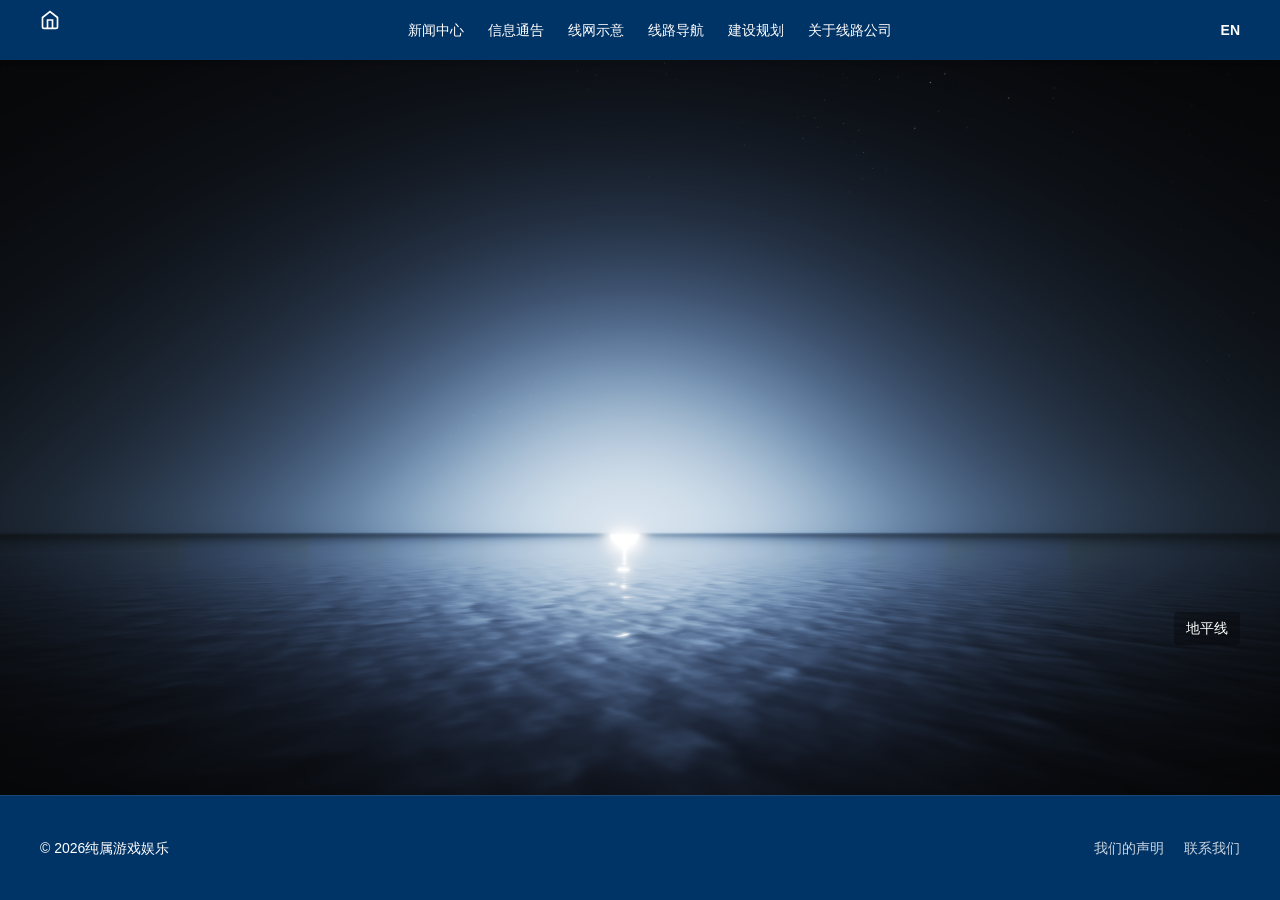
==== index.html @ 9ed25877 "Add files via upload" ====
<!DOCTYPE html>
<html lang="zh-CN">
<head>
    <!--基础元数据-->
    <meta charset="UTF-8">
    <meta http-equiv="X-UA-Compatible" content="IE=edge">
    <meta name="viewport" content="width=device-width, initial-scale=1.0">
    <!-- 页面标题-->
    <title>服务器轨道交通一览</title>
    <!-- 引入外部样式文件，统一管理页面样式 -->
    <link rel="stylesheet" href="css/style.css">
    <!-- 预留扩展位：可引入图标库、额外CSS文件 -->
</head>
<body>
    <!-- 页面头部：主导航、顶部功能区，层级最高 -->
    <header class="site-header">
        <div class="header-container">
            <!-- 左侧：首页快捷入口-->
            <div class="logo-area">
                <!-- 首页图标 -->
                <a href="index.html" class="home-icon">
                    <svg width="20" viewBox="0 0 24 24" height="20"  fill="none" stroke="white" stroke-width="2">
                        <path d="M3 9l9-7 9 7v11a2 2 0 0 1-2 2H5a2 2 0 0 1-2-2z"></path>
                        <polyline points="9 22 9 12 15 12 15 22"></polyline>
                    </svg>
                </a>
            </div>

            <!-- 主导航菜单-->
            <nav class="main-nav">
                <ul class="nav-list">
                    <li class="nav-item"><a href="news.html" class="nav-link">新闻中心</a></li>
                    <li class="nav-item"><a href="notices.html" class="nav-link">信息通告</a></li>
                    <li class="nav-item"><a href="line-map.html" class="nav-link">线网示意</a></li>
                    <li class="nav-item"><a href="https://mtr-query.mcbar.cc" target="_blank" class="nav-link">线路导航</a></li>
                    <li class="nav-item"><a href="planning.html" class="nav-link">建设规划</a></li>
                    <li class="nav-item"><a href="aboutcompany.html" class="nav-link">关于线路公司</a></li>
                    <!-- 预留扩展位：可添加二级下拉菜单、额外导航项 -->
                </ul>
            </nav>

            <!-- 顶部右侧-->
            <div class="header-right">
                <!-- 语言切换-->
                <a href="#" class="lang-link">EN</a>

                <!-- 预留扩展-->
            </div>
        </div>
    </header>

    <!-- 主视觉横幅区：首页核心展示位，全屏大图 -->
    <section class="hero-banner">
        <!-- 背景图：替换images/banner.png为大图 -->
        <div class="banner-bg">
            <img src="images/banner.png" alt="地平线" class="banner-img">
        </div>
        <!-- 站点标注：对应原图右下角站点说明 -->
        <div class="banner-label">
            <span>地平线</span>
        </div>
    </section>

    <!-- 预留扩展区：可添加内容 -->
    <!--<section class="content-extend"></section>

    
    <!-- 页脚区 -->
<footer class="site-footer">
    <div class="footer-container">
        <!-- 左侧 -->
        <div class="footer-info">
            <p class="copyright">© 2026纯属游戏娱乐</p>
            
        </div>
        <div class="footer-links">
                <ul class="link-list">
                    <li class="link-item"><a href="aboutcompany.html" class="link">我们的声明</a></li>
                    <li class="link-item"><a href="https://github.com/LIYV6" target="_blank" class="link">联系我们</a></li>
                    <!-- 预留扩展位：可添加友情链接 -->
                    <!-- <li class="link-item"><a href="#" class="link more-link">更多>></a></li> -->
                </ul>
        </div>
    </div>
</footer>

    <!-- 引入外部交互脚本，统一管理逻辑 -->
    <script src="js/main.js"></script>
    <!-- 预留扩展位：可引入统计脚本、地图插件、额外JS文件 -->
</body>
</html>
---- css/style.css ----
/* ==========================================
   全局样式重置与主题变量
   作用：统一浏览器默认样式，定义全局主题，一键修改配色/尺寸
   ========================================== */
* {
    margin: 0;
    padding: 0;
    box-sizing: border-box;
}

/* ==================================================
   合并 style1.css 的附加样式（保留注释原样）
   ================================================== */
/* \u5168\u5c40\u6837\u5f0f\u91cd\u7f6e */
* {
    margin: 0;
    padding: 0;
    box-sizing: border-box;
    font-family: "Microsoft Yahei", sans-serif;
}

body {
    background-color: #f5f5f5;
    /* 保持原有 overflow-x 设置，避免横向滚动 */
}

/* \u9876\u90e8\u5bfc\u822a\u6837\u5f0f (来自 style1) */
.site-header {
    background-color: #2c3e50; /* 覆盖原样式的背景色 */
    color: white;
    width: 100%;
    box-shadow: 0 2px 4px rgba(0,0,0,0.1);
}

.header-container {
    display: flex;
    justify-content: space-between;
    align-items: center;
    padding: 0 20px;
    height: 100%; /* 使用变量高度 */
}

.logo-area .home-icon {
    display: inline-block;
    color: white;
    text-decoration: none;
}

.main-nav .nav-list {
    display: flex;
    list-style: none;
    gap: 24px;
}

.nav-item .nav-link {
    color: white;
    text-decoration: none;
    font-size: 14px;
    transition: color 0.3s;
}

.nav-item .nav-link:hover {
    color: #3498db;
}

.header-right .lang-link {
    color: white;
    text-decoration: none;
    font-size: 14px;
}

/* \u4e0b\u62c9\u9009\u9879\u680f\u6837\u5f0f (来自 style1) */
.dropdown-bar {
    background-color: #2c3e50;
    height: 36px; /* 稍微变窄，避免遮挡下方内容 */
    display: flex;
    align-items: center;
    justify-content: center;
}

.dropdown-container {
    display: flex;
    align-items: center;
    gap: 12px;
    width: 360px; /* 缩窄下拉栏占用宽度 */
    max-width: 90%;
    background-color: rgba(255, 255, 255, 0.95);
    padding: 6px 8px;
    border-radius: 6px;
}

.map-select {
    padding: 6px 10px;
    border-radius: 4px;
    border: 1px solid #ddd;
    font-size: 14px;
    min-width: 160px;
    outline: none;
    background-color: white;
}

.info-btn {
    width: 32px;
    height: 32px;
    border-radius: 50%;
    border: none;
    background-color: #3498db;
    color: white;
    font-size: 16px;
    cursor: pointer;
    transition: background-color 0.3s;
}

.info-btn:hover {
    background-color: #2980b9;
}

/* \u5730\u56fe\u5bb9\u5668\u6837\u5f0f (来自 style1) */
.map-container {
    position: relative;
    width: 100vw;
    /* 减少对额外变量的依赖，确保在不同页面中图片可见 */
    height: calc(100vh - var(--header-height) - 40px);
    overflow: hidden;
    background-color: #eaeaea;
}

.subway-map {
    position: absolute;
    top: 50%;
    left: 50%;
    transform: translate(-50%, -50%);
    cursor: grab;
    transition: transform 0.1s ease;
    max-width: 100%;
    max-height: 100%;
}

.subway-map:active {
    cursor: grabbing;
}

/* \u7f29\u653e\u63a7\u5236\u6309\u94ae */
.control-buttons {
    position: absolute;
    bottom: 20px;
    right: 20px;
    display: flex;
    flex-direction: column;
    gap: 8px;
}

.control-btn {
    width: 48px;
    height: 48px;
    border-radius: 4px;
    border: none;
    background-color: rgba(44, 62, 80, 0.8);
    color: white;
    cursor: pointer;
    transition: background-color 0.3s;
}

.control-btn:hover {
    background-color: rgba(44, 62, 80, 1);
}

/* \u4fe1\u606f\u5f39\u7a97\u6837\u5f0f */
.info-modal {
    position: fixed;
    top: 0;
    left: 0;
    width: 100vw;
    height: 100vh;
    background-color: rgba(0, 0, 0, 0.5);
    display: none;
    justify-content: center;
    align-items: center;
    z-index: 999;
}

.info-modal {
    position: fixed;
    top: 0;
    left: 0;
    width: 100vw;
    height: 100vh;
    background-color: rgba(0, 0, 0, 0.5);
    display: none;
    justify-content: center;
    align-items: center;
    z-index: 999;
    padding: 20px;
    box-sizing: border-box;
}

.modal-content {
    background-color: white;
    padding: 20px;
    border-radius: 8px;
    width: 100%;
    max-width: 720px; /* 调整为更适合显示较多文字的宽度 */
    position: relative;
}

.close-btn {
    position: absolute;
    top: 12px;
    right: 12px;
    background: none;
    border: none;
    font-size: 24px;
    cursor: pointer;
    color: #666;
}

.modal-body {
    padding: 12px 20px 20px 20px;
    background-color: white;
    border-radius: 0 0 8px 8px;
    margin-top: 8px;
    width: 100%;
    max-width: 720px; /* 与 modal-content 保持一致 */
}

.modal-footer {
    padding: 16px 20px;
    background-color: #f5f5f5;
    border-radius: 0 0 8px 8px;
    font-size: 14px;
}

.modal-footer a {
    color: #3498db;
    text-decoration: none;
}

.modal-footer a:hover {
    text-decoration: underline;
}

/* 当弹窗显示时确保内容垂直堆叠并居中 */
.info-modal.show {
    display: flex;
    flex-direction: column;
    align-items: center;
}

.info-modal .modal-footer {
    max-width: 720px;
    width: 100%;
}

/* 根变量：全局主题配置，修改此处可一键更换主题 */
:root {
    /* 上海地铁品牌主色：红色 */
    --primary-color: #e60012;
    /* 功能区背景主色：深蓝色 */
    --secondary-color: #003366;
    /* 辅助色：白色（文字/图标） */
    --white-color: #ffffff;
    /* 正文默认色：深灰色 */
    --text-color: #333333;
    /* 导航hover高亮色 */
    --nav-hover-color: #ffcc00;
    /* 全局字体：跨平台无衬线字体 */
    --font-family: "Microsoft YaHei", "PingFang SC", sans-serif;
    /* 头部固定高度，方便布局计算 */
    --header-height: 60px;
    /* 功能区固定高度 */
    --function-height: 120px;
    /* 预留扩展变量：深色模式配色、圆角、动画时长等 */
}

html, body {
    height: 100%;
}

body {
    display: flex;
    flex-direction: column;
    min-height: 100vh;
    font-family: var(--font-family);
    color: var(--text-color);
    line-height: 1.5;
    overflow-x: hidden;
    /* 新增：避免内容被固定头部遮挡 */
    padding-top: var(--header-height);
}

/* 清除列表默认样式 */
ul, li {
    list-style: none;
}

/* 统一链接样式 */
a {
    text-decoration: none;
    color: inherit;
    transition: color 0.3s ease;
}

/* 图片自适应，避免溢出 */
img {
    max-width: 100%;
    height: auto;
    display: block;
}

/* 清除按钮默认样式 */
button {
    border: none;
    background: none;
    cursor: pointer;
    font-family: inherit;
    transition: all 0.3s ease;
}

/* 使页面主体（main）在可用空间中伸展，保证页脚位于视口底部 */
main {
    flex: 1 0 auto;
    display: block;
}

/* 清除输入框默认样式 */
input {
    font-family: inherit;
    outline: none;
    border: none;
}

/* ==========================================
   头部导航样式
   作用：固定在页面顶部，层级最高，保证在banner上方显示
   ========================================== */
.site-header {
    width: 100%;
    height: var(--header-height);
    /* 修改：从absolute改为fixed，实现顶部固定 */
    position: fixed;
    top: 0;
    left: 0;
    z-index: 999;
    background: rgba(0, 0, 0, 0.2);
    color: var(--white-color);
    /* 预留扩展：滚动时背景透明度变化 */
}

/* 头部容器：居中布局，限制最大宽度 */
.header-container {
    width: 100%;
    max-width: 1920px;
    margin: 0 auto;
    padding: 0 40px;
    height: 100%;
    display: flex;
    align-items: center;
    justify-content: space-between;
    background-color: #003366;
}

/* 左侧logo区域（仅保留home-icon） */
.logo-area {
    display: flex;
    align-items: center;
    gap: 20px;
}

.home-icon {
    display: flex;
    align-items: center;
    justify-content: center;
    width: 40px;
    height: 40px;
    border-radius: 50%;
}

.home-icon:hover {
    background: rgba(255, 255, 255, 0.2);
}

/* 主导航菜单 */
.main-nav {
    flex: 1;
    display: flex;
    justify-content: center;
}

.nav-list {
    display: flex;
    align-items: center;
    gap: 28px;
}

.nav-link {
    font-size: 16px;
    font-weight: 500;
    padding: 8px 0;
    position: relative;
}

/* 导航hover下划线动画 */
.nav-link::after {
    content: '';
    position: absolute;
    bottom: 0;
    left: 0;
    width: 0;
    height: 2px;
    background: var(--nav-hover-color);
    transition: width 0.3s ease;
}

.nav-link:hover {
    color: var(--nav-hover-color);
}

.nav-link:hover::after {
    width: 100%;
}

/* 顶部右侧功能区（仅保留语言切换） */
.header-right {
    display: flex;
    align-items: center;
    gap: 24px;
}

.lang-link {
    font-weight: 600;
    font-size: 16px;
    color: var(--white-color);
}

.lang-link:hover {
    color: var(--nav-hover-color);
}

/* ==========================================
   主视觉横幅区样式
   作用：全屏大图展示，适配不同屏幕尺寸
   ========================================== */
.hero-banner {
    width: 100%;
    height: calc(100vh - var(--header-height));
    position: relative;
    overflow: hidden;
}

.banner-bg {
    width: 100%;
    height: 100%;
}

.banner-img {
    width: 100%;
    height: 100%;
    object-fit: cover;
}

/* 站点标注：右下角定位 */
.banner-label {
    position: absolute;
    right: 40px;
    bottom: calc(var(--function-height) + 30px);
    color: var(--white-color);
    font-size: 14px;
    background: rgba(0, 0, 0, 0.3);
    padding: 6px 12px;
    border-radius: 4px;
}

/* ==========================================
   核心功能区样式
   作用：覆盖在banner底部，仅保留快捷功能按钮组
   ========================================== */
.function-wrapper {
    width: 100%;
    height: var(--function-height);
    position: absolute;
    bottom: 0;
    left: 0;
    background: rgba(0, 51, 102, 0.85);
    color: var(--white-color);
    display: flex;
    align-items: center;
    justify-content: center;
    padding: 0 40px;
    gap: 40px;
    z-index: 99;
}

/* 快捷功能按钮组（全屏居中） */
.shortcut-functions {
    width: 100%;
    display: flex;
    align-items: center;
    justify-content: space-between;
    gap: 10px;
    max-width: 1200px;
}

.function-item {
    flex: 1;
    text-align: center;
}

.function-link {
    display: flex;
    flex-direction: column;
    align-items: center;
    gap: 6px;
    padding: 10px 0;
    border-radius: 4px;
    transition: background 0.3s ease;
}

.function-link:hover {
    background: rgba(255, 255, 255, 0.1);
}

.function-icon {
    width: 36px;
    height: 36px;
    display: flex;
    align-items: center;
    justify-content: center;
}

.function-text {
    font-size: 14px;
    white-space: nowrap;
}

/* ==========================================
   右侧悬浮按钮样式
   作用：固定在页面右侧，垂直居中，层级最高
   ========================================== */
.float-buttons {
    position: fixed;
    right: 20px;
    top: 50%;
    transform: translateY(-50%);
    display: flex;
    flex-direction: column;
    gap: 15px;
    z-index: 999;
}

.float-btn {
    width: 48px;
    height: 48px;
    border-radius: 50%;
    background: var(--white-color);
    color: var(--secondary-color);
    box-shadow: 0 2px 10px rgba(0, 0, 0, 0.15);
    display: flex;
    align-items: center;
    justify-content: center;
}

.float-btn:hover {
    background: var(--secondary-color);
    color: var(--white-color);
    transform: scale(1.05);
}

/* ==========================================
   预留扩展区域样式
   作用：为后续新增内容模块提供基础样式
   ========================================== */
.content-extend {
    width: 100%;
    max-width: 1920px;
    margin: 0 auto;
    padding: 60px 40px;
}

.site-footer {
    width: 100%;
    background: var(--secondary-color);
    color: var(--white-color);
    padding: 40px;
}

/* ==========================================
   页脚样式
   作用：展示版权、备案信息，预留友情链接扩展
   ========================================== */
.site-footer {
    width: 100%;
    background: var(--secondary-color); /* 复用全局深蓝色变量，保持品牌统一 */
    color: rgba(255, 255, 255, 0.8); /* 浅白色文字，提升可读性 */
    padding: 40px 0;
    border-top: 1px solid rgba(255, 255, 255, 0.1); /* 顶部浅分割线 */
}

/* 页脚容器：居中布局，限制最大宽度 */
.footer-container {
    width: 100%;
    max-width: 1920px;
    margin: 0 auto;
    padding: 0 40px;
    display: flex;
    justify-content: space-between;
    align-items: center;
    flex-wrap: wrap; /* 移动端自动换行 */
    gap: 20px;
}

/* 版权与备案信息区 */
.footer-info {
    display: flex;
    flex-direction: column;
    gap: 8px;
}

.copyright {
    font-size: 14px;
    color: var(--white-color); /* 版权文字高亮 */
    font-weight: 500;
}

.icp-record {
    font-size: 12px;
    opacity: 0.7; /* 备案号弱化显示 */
}

/* 友情链接区 */
.footer-links {
    flex-shrink: 0; /* 避免链接区被压缩 */
}

.link-list {
    display: flex;
    align-items: center;
    gap: 20px;
    flex-wrap: wrap; /* 小屏自动换行 */
}

.link-item .link {
    font-size: 14px;
    transition: all 0.3s ease;
}

/* 链接hover效果：文字变亮+下划线 */
.link-item .link:hover {
    color: var(--white-color);
    opacity: 1;
    text-decoration: underline;
}

/* 更多链接特殊样式 */
.more-link {
    color: var(--nav-hover-color); /* 复用导航hover黄色，突出引导 */
    font-weight: 600;
}

/* ==========================================
   页脚响应式适配
   ========================================== */
@media screen and (max-width: 768px) {
    .footer-container {
        flex-direction: column;
        align-items: flex-start; /* 移动端左对齐 */
        padding: 0 20px;
    }
    
    .link-list {
        gap: 15px;
    }
    
    .copyright, .icp-record {
        font-size: 12px;
    }
}



/* ==========================================
   响应式适配预留
   作用：适配平板、移动端，可直接扩展完善
   ========================================== */
@media screen and (max-width: 1440px) {
    .nav-list {
        gap: 20px;
    }
    .function-text {
        font-size: 12px;
    }
}

@media screen and (max-width: 768px) {
    .header-container {
        padding: 0 20px;
    }
    .main-nav {
        display: none; /* 移动端可扩展为汉堡菜单 */
    }
    .function-wrapper {
        flex-direction: column;
        height: auto;
        padding: 20px;
        gap: 20px;
    }
    .shortcut-functions {
        flex-wrap: wrap;
    }
    .function-item {
        flex: 0 0 25%;
    }
}

/* ==========================================
   新闻/通告/建设规划 列表页面样式
   作用：顶部导航不变，列表从上到下排列，使用浅色细分割线，页脚右上方显示分页
   ========================================== */
.news-page {
    padding: 20px 0 60px; /* 顶部由固定头部覆盖，无需额外 margin-top */
}
.page-container {
    width: 100%;
    max-width: 1000px;
    margin: 0 auto;
    padding: 20px;
    background: #fff;
    border-radius: 6px;
    box-shadow: 0 1px 4px rgba(0,0,0,0.06);
}
.page-title {
    font-size: 22px;
    color: #003366;
    margin-bottom: 12px;
}
.news-list {
    display: block;
}
.news-item {
    padding: 18px 0;
    border-bottom: 1px solid rgba(0,0,0,0.06); /* 浅色细分割线 */
}
.news-item:last-child {
    border-bottom: none;
}
.news-title {
    font-size: 18px;
    color: #222;
    margin-bottom: 6px;
}
.news-meta {
    font-size: 12px;
    color: #888;
    margin-bottom: 8px;
}
.news-summary {
    font-size: 14px;
    color: #444;
}

.pagination {
    margin-top: 18px;
    display: flex;
    justify-content: flex-end; /* 右侧对齐 */
}
.pagination-right {
    background: transparent;
    color: #333;
    font-size: 14px;
    padding: 6px 8px;
}

/* 在页脚右侧上方显示分页小组件（针对页面底部） */
.site-footer + .pagination {
    position: relative;
}

@media screen and (max-width: 768px) {
    .page-container { padding: 12px; }
    .page-title { font-size: 18px; }
}


/* =========================================
   线网示意页面 - 下拉选项栏样式
   作用：和导航栏同高同色，包含下拉框+信息按钮
= */
.dropdown-bar {
    width: 100%;
    height: var(--header-height); /* 和导航栏同高 */
    background: rgba(0, 0, 0, 0.2); /* 和导航栏同色 */
    position: fixed;
    top: var(--header-height); /* 位于导航栏下方 */
    left: 0;
    z-index: 998; /* 低于导航栏，高于图片区 */
}

.dropdown-container {
    width: 100%;
    max-width: 1920px;
    height: 100%;
    margin: 0 auto;
    padding: 0 40px;
    display: flex;
    align-items: center;
    justify-content: space-between; /* 下拉框左，i按钮右 */
}

/* 下拉选项框：支持7汉字+20字母显示 */
.map-select {
    width: 300px; /* 7汉字≈70px + 20字母≈140px + 内边距≈90px */
    height: 40px;
    padding: 0 15px;
    font-size: 16px;
    border-radius: 4px;
    border: none;
    outline: none;
    background: white;
    color: #333;
}

/* 信息按钮：i图标 */
.info-btn {
    width: 40px;
    height: 40px;
    border-radius: 50%;
    background: white;
    color: #003366;
    font-size: 20px;
    font-weight: bold;
    cursor: pointer;
    transition: all 0.3s ease;
}

.info-btn:hover {
    background: #003366;
    color: white;
}

/* ==========================================
   线网示意页面 - 图片展示区域样式
   ========================================== */
.map-container {
    width: 100%;
    height: calc(100vh - var(--header-height) * 2); /* 减去导航栏+下拉栏高度 */
    position: fixed;
    top: calc(var(--header-height) * 2); /* 位于下拉栏下方 */
    left: 0;
    overflow: hidden; /* 隐藏超出区域的图片 */
    background: #f5f5f5;
}

/* 地铁线网图：初始居中，支持拖拽缩放 */
.subway-map {
    position: absolute;
    top: 50%;
    left: 50%;
    transform: translate(-50%, -50%);
    cursor: grab; /* 抓手样式 */
    transition: transform 0.05s ease; /* 拖拽平滑过渡 */
}

.subway-map:active {
    cursor: grabbing; /* 按住时抓手样式 */
}

/* 缩放控制按钮：右下角垂直排列 */
.control-buttons {
    position: absolute;
    bottom: 20px;
    right: 20px;
    display: flex;
    flex-direction: column;
    gap: 10px;
    z-index: 99;
}

.control-btn {
    width: 50px;
    height: 50px;
    border-radius: 4px;
    background: rgba(0, 51, 102, 0.8);
    color: white;
    font-size: 14px;
    cursor: pointer;
    transition: all 0.3s ease;
}

.control-btn:hover {
    background: rgba(0, 51, 102, 1);
    transform: scale(1.05);
}

/* ==========================================
   信息弹窗样式
   ========================================== */
.info-modal {
    display: none; /* 默认隐藏 */
    position: fixed;
    top: 0;
    left: 0;
    width: 100%;
    height: 100%;
    background: rgba(0, 0, 0, 0.5);
    z-index: 9999;
    align-items: center;
    justify-content: center;
}

.modal-content {
    width: 400px;
    background: white;
    padding: 20px;
    border-radius: 8px;
    position: relative;
}

.close-btn {
    position: absolute;
    top: 10px;
    right: 15px;
    font-size: 24px;
    cursor: pointer;
    color: #666;
}

.close-btn:hover {
    color: #e60012;
}

.modal-content h3 {
    color: #003366;
    margin-bottom: 10px;
}

.modal-content p {
    color: #333;
    line-height: 1.6;
}
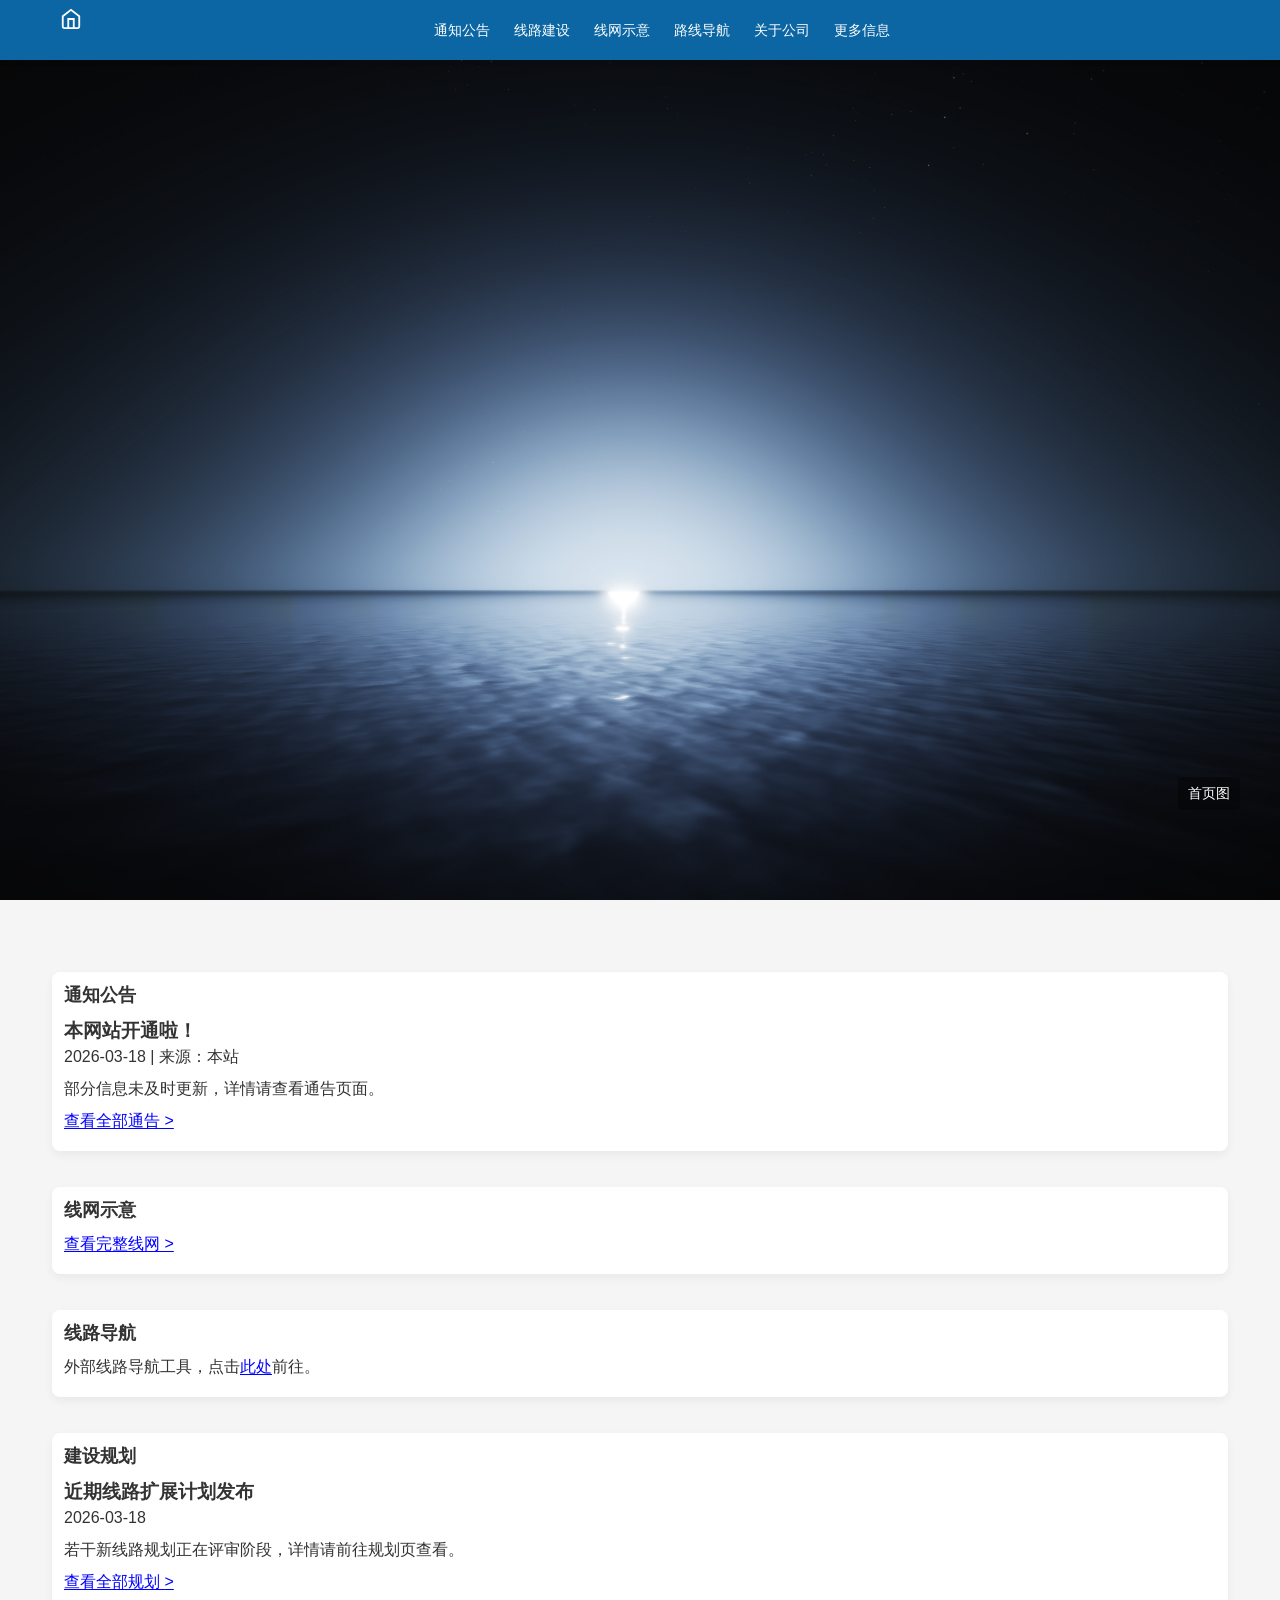
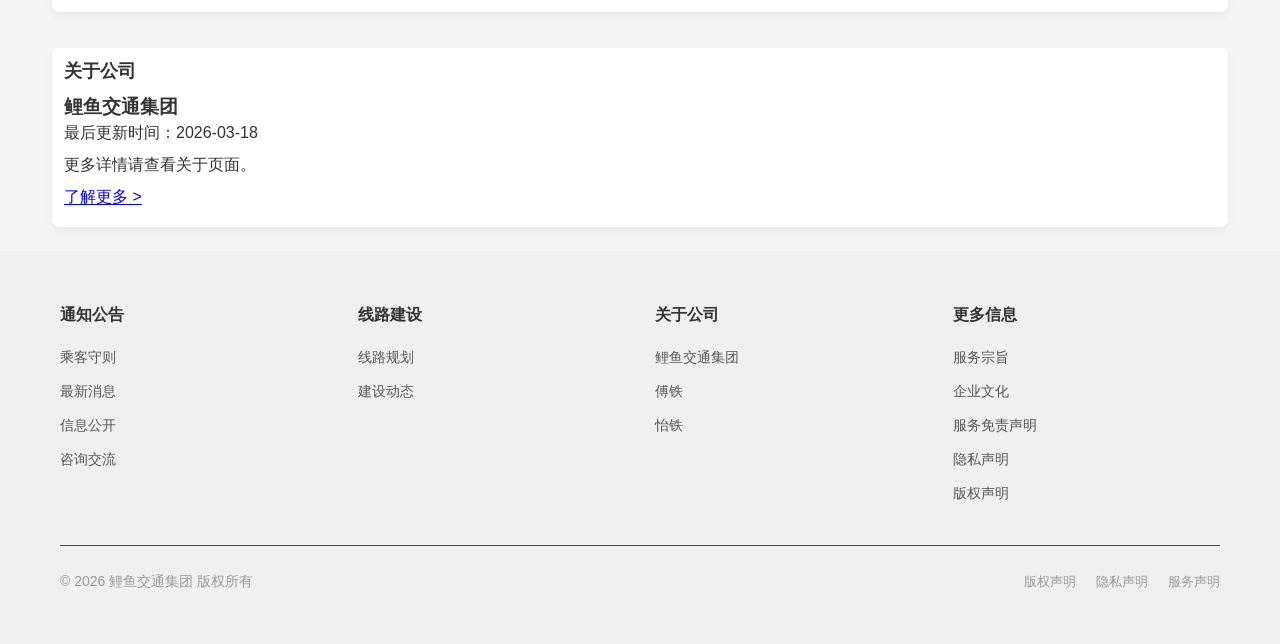
==== commit a1048d2d: "Add files via upload" ====
--- a/index.html
+++ b/index.html
@@ -14,10 +14,10 @@
 <body>
     <!-- 页面头部：主导航、顶部功能区，层级最高 -->
     <header class="site-header">
-        <div class="header-container">
-            <!-- 左侧：首页快捷入口-->
-            <div class="logo-area">
-                <!-- 首页图标 -->
+        <div class="header-container"><!-- 左侧：首页快捷入口-->
+
+            <div class="logo-area"><!-- 首页图标 -->
+
                 <a href="index.html" class="home-icon">
                     <svg width="20" viewBox="0 0 24 24" height="20"  fill="none" stroke="white" stroke-width="2">
                         <path d="M3 9l9-7 9 7v11a2 2 0 0 1-2 2H5a2 2 0 0 1-2-2z"></path>
@@ -26,63 +26,171 @@
                 </a>
             </div>
 
-            <!-- 主导航菜单-->
+            <!-- 汉堡菜单切换按钮-->
+            <button class="nav-toggle" aria-label="菜单">☰</button>
+
+            <!-- 主导航菜单 -->
             <nav class="main-nav">
                 <ul class="nav-list">
-                    <li class="nav-item"><a href="news.html" class="nav-link">新闻中心</a></li>
-                    <li class="nav-item"><a href="notices.html" class="nav-link">信息通告</a></li>
-                    <li class="nav-item"><a href="line-map.html" class="nav-link">线网示意</a></li>
-                    <li class="nav-item"><a href="https://mtr-query.mcbar.cc" target="_blank" class="nav-link">线路导航</a></li>
-                    <li class="nav-item"><a href="planning.html" class="nav-link">建设规划</a></li>
-                    <li class="nav-item"><a href="aboutcompany.html" class="nav-link">关于线路公司</a></li>
-                    <!-- 预留扩展位：可添加二级下拉菜单、额外导航项 -->
+                    <li class="nav-item"><a href="notices.html" class="nav-link">通知公告</a></li>
+                    <li class="nav-item"><a href="lineplan.html" class="nav-link">线路建设</a></li>
+                    <li class="nav-item"><a href="linemap.html" class="nav-link">线网示意</a></li>
+                    <li class="nav-item"><a href="https://mtr-query.mcbar.cc" target="_blank" class="nav-link">路线导航</a></li>
+                    <li class="nav-item"><a href="aboutcompany.html" class="nav-link">关于公司</a></li>
+                    <li class="nav-item"><a href="moreinfo.html" class="nav-link">更多信息</a></li>
                 </ul>
             </nav>
 
             <!-- 顶部右侧-->
-            <div class="header-right">
-                <!-- 语言切换-->
-                <a href="#" class="lang-link">EN</a>
+            
 
-                <!-- 预留扩展-->
-            </div>
-        </div>
+        
+    </div>
     </header>
 
-    <!-- 主视觉横幅区：首页核心展示位，全屏大图 -->
-    <section class="hero-banner">
-        <!-- 背景图：替换images/banner.png为大图 -->
-        <div class="banner-bg">
-            <img src="images/banner.png" alt="地平线" class="banner-img">
-        </div>
-        <!-- 站点标注：对应原图右下角站点说明 -->
-        <div class="banner-label">
-            <span>地平线</span>
-        </div>
-    </section>
+    <!-- 主视觉横幅区：已移入 snap 容器的第一屏，使用 <img> 展示静态封面 -->
+
+    <!-- 为实现“向下滑动到第二页”的体验，使用 scroll-snap 容器包裹 hero 与下方内容 -->
+    <main id="snap-container">
+        <section id="first-screen" class="snap-page">
+            <div class="hero-banner" id="section-banner">
+                <img src="images/abcd.png" alt="站点横幅" class="banner-img">
+                <div class="hero-inner">
+                    <div class="banner-label">
+                        <span>首页图</span>
+                    </div>
+                </div>
+            </div>
+        </section>
+
+        <section id="second-screen" class="snap-page">
+            <!-- 原始六个区块：按导航顺序排列 -->
+            <main>
+                <section id="section-notices" class="page-section">
+                    <div class="content-extend">
+                        <div class="section-card">
+                            <h2>通知公告</h2>
+                            <article class="preview-item">
+                                <h3><a href="notices.html#kaitong">本网站开通啦！</a></h3>
+                                <p class="meta">2026-03-18 | 来源：本站</p>
+                                <p class="summary">部分信息未及时更新，详情请查看通告页面。</p>
+                            </article>
+                            <p><a href="notices.html" style="color:blue;text-decoration:underline;text-underline-offset:2px">查看全部通告 &gt;</a></p>
+                        </div>
+                    </div>
+                </section>
+
+                <section id="section-line-map" class="page-section">
+                    <div class="content-extend">
+                        <div class="section-card">
+                            <h2>线网示意</h2>
+                            <!-- <div class="map-preview">
+                                <img src="images/全图.png" alt="线网预览" style="max-width:320px; border-radius:6px;">
+                            </div> -->
+                            <p><a href="linemap.html" style="color:blue;text-decoration:underline;text-underline-offset:2px">查看完整线网 &gt;</a></p>
+                        </div>
+                    </div>
+                </section>
+
+                <section id="section-navigation" class="page-section">
+                    <div class="content-extend">
+                        <div class="section-card">
+                            <h2>线路导航</h2>
+                            <p>外部线路导航工具，点击<a href="https://mtr-query.mcbar.cc" style="color:blue;text-decoration:underline;text-underline-offset:2px">此处</a>前往。</p>
+                        </div>
+                    </div>
+                </section>
+
+                <section id="section-planning" class="page-section">
+                    <div class="content-extend">
+                        <div class="section-card">
+                            <h2>建设规划</h2>
+                            <article class="preview-item">
+                                <h3><a href="lineplan.html">近期线路扩展计划发布</a></h3>
+                                <p class="meta">2026-03-18</p>
+                                <p class="summary">若干新线路规划正在评审阶段，详情请前往规划页查看。</p>
+                            </article>
+                            <p><a href="lineplan.html" style="color:blue;text-decoration:underline;text-underline-offset:2px">查看全部规划 &gt;</a></p>
+                        </div>
+                    </div>
+                </section>
+
+                <section id="section-about" class="page-section">
+                    <div class="content-extend">
+                        <div class="section-card">
+                            <h2>关于公司</h2>
+                            <article class="preview-item">
+                                <h3><a href="aboutcompany.html#liyu-transport-group">鲤鱼交通集团</a></h3>
+                                <p class="meta">最后更新时间：2026-03-18</p>
+                                <p class="summary">更多详情请查看关于页面。</p>
+                            </article>
+                            <p><a href="aboutcompany.html" style="color:blue;text-decoration:underline;text-underline-offset:2px">了解更多 &gt;</a></p>
+                        </div>
+                    </div>
+                </section>
+            </main>
+        </section>
+    </main>
 
     <!-- 预留扩展区：可添加内容 -->
     <!--<section class="content-extend"></section>
 
     
     <!-- 页脚区 -->
-<footer class="site-footer">
-    <div class="footer-container">
-        <!-- 左侧 -->
-        <div class="footer-info">
-            <p class="copyright">© 2026纯属游戏娱乐</p>
-            
+
+<!-- 网站页脚：包含辅助导航链接、版权信息、合规声明、联系方式等全站底部信息，是全站辅助导航的核心区域 -->
+    <footer class="main-footer">
+        <div class="container" style="max-width:1200px; margin:0 auto; padding:20px;">
+            <!-- 页脚导航链接区域：分多列展示不同板块的辅助链接，与官网结构保持一致 -->
+            <div class="footer-nav-grid">
+                <div class="footer-nav-column">
+                    <h4>通知公告</h4>
+                    <ul>
+                        <li><a href="notices.html#passenger-rule">乘客守则</a></li>
+                        <li><a href="#">最新消息</a></li>
+                        <li><a href="#">信息公开</a></li>
+                        <li><a href="#">咨询交流</a></li>
+                    </ul>
+                </div>
+                <div class="footer-nav-column">
+                    <h4>线路建设</h4>
+                    <ul>
+                        <li><a href="#">线路规划</a></li>
+                        <li><a href="#">建设动态</a></li>
+                    </ul>
+                </div>
+                <div class="footer-nav-column">
+                    <h4>关于公司</h4>
+                    <ul>
+                        <li><a href="aboutcompany.html#liyu-transport-group">鲤鱼交通集团</a></li>
+                        <li><a href="aboutcompany.html#fuliang-railway">傅铁</a></li>
+                        <li><a href="aboutcompany.html#dayiwen-railway">怡铁</a></li>
+                    </ul>
+                </div>
+                <div class="footer-nav-column">
+                    <h4>更多信息</h4>
+                    <ul>
+                        <li><a href="moreinfo.html#service-purpose">服务宗旨</a></li>
+                        <li><a href="moreinfo.html#corporate-culture">企业文化</a></li>
+                        <li><a href="moreinfo.html#service-disclaimer">服务免责声明</a></li>
+                        <li><a href="moreinfo.html#privacy-statement">隐私声明</a></li>
+                        <li><a href="moreinfo.html#copyright-statement">版权声明</a></li>
+                    </ul>
+                </div>
+            </div>
+            <!-- 页脚分隔线 -->
+            <div class="footer-divider"></div>
+            <!-- 版权与合规信息区域：包含版权声明、合规链接 -->
+            <div class="footer-copyright">
+                <p>© 2026 鲤鱼交通集团 版权所有</p>
+                <div class="copyright-links">
+                    <a href="moreinfo.html#copyright-statement">版权声明</a>
+                    <a href="moreinfo.html#privacy-statement">隐私声明</a>
+                    <a href="moreinfo.html#service-disclaimer">服务声明</a>
+                </div>
+            </div>
         </div>
-        <div class="footer-links">
-                <ul class="link-list">
-                    <li class="link-item"><a href="aboutcompany.html" class="link">我们的声明</a></li>
-                    <li class="link-item"><a href="https://github.com/LIYV6" target="_blank" class="link">联系我们</a></li>
-                    <!-- 预留扩展位：可添加友情链接 -->
-                    <!-- <li class="link-item"><a href="#" class="link more-link">更多>></a></li> -->
-                </ul>
-        </div>
-    </div>
-</footer>
+    </footer>
 
     <!-- 引入外部交互脚本，统一管理逻辑 -->
     <script src="js/main.js"></script>
--- a/css/style.css
+++ b/css/style.css
@@ -2,21 +2,18 @@
    全局样式重置与主题变量
    作用：统一浏览器默认样式，定义全局主题，一键修改配色/尺寸
    ========================================== */
+/*
+    style.css - 组织/清理版
+    说明：已合并重复的 reset、合并 modal、移除未在 HTML/JS 中引用的旧汉堡样式（.site-hamburger/.site-nav-menu），
+    并统一 hero 横幅规则。保留移动端使用的 .nav-toggle/.mobile-nav-panel/.mobile-nav-overlay。
+    修改日期：2026-03-19
+*/
+
+/* 全局重置 */
 * {
-    margin: 0;
-    padding: 0;
-    box-sizing: border-box;
-}
-
-/* ==================================================
-   合并 style1.css 的附加样式（保留注释原样）
-   ================================================== */
-/* \u5168\u5c40\u6837\u5f0f\u91cd\u7f6e */
-* {
-    margin: 0;
-    padding: 0;
-    box-sizing: border-box;
-    font-family: "Microsoft Yahei", sans-serif;
+        margin: 0;
+        padding: 0;
+        box-sizing: border-box;
 }
 
 body {
@@ -24,7 +21,6 @@
     /* 保持原有 overflow-x 设置，避免横向滚动 */
 }
 
-/* \u9876\u90e8\u5bfc\u822a\u6837\u5f0f (来自 style1) */
 .site-header {
     background-color: #2c3e50; /* 覆盖原样式的背景色 */
     color: white;
@@ -69,7 +65,7 @@
     font-size: 14px;
 }
 
-/* \u4e0b\u62c9\u9009\u9879\u680f\u6837\u5f0f (来自 style1) */
+/* 下拉选项栏样式  */
 .dropdown-bar {
     background-color: #2c3e50;
     height: 36px; /* 稍微变窄，避免遮挡下方内容 */
@@ -115,7 +111,7 @@
     background-color: #2980b9;
 }
 
-/* \u5730\u56fe\u5bb9\u5668\u6837\u5f0f (来自 style1) */
+/* 地图容器样式 */
 .map-container {
     position: relative;
     width: 100vw;
@@ -140,7 +136,7 @@
     cursor: grabbing;
 }
 
-/* \u7f29\u653e\u63a7\u5236\u6309\u94ae */
+/* 控制按钮样式 */
 .control-buttons {
     position: absolute;
     bottom: 20px;
@@ -165,8 +161,9 @@
     background-color: rgba(44, 62, 80, 1);
 }
 
-/* \u4fe1\u606f\u5f39\u7a97\u6837\u5f0f */
+/* 信息弹窗样式 */
 .info-modal {
+    /* 信息弹窗：单一、合并后的定义，页面中通过添加 .show 控制显示 */
     position: fixed;
     top: 0;
     left: 0;
@@ -176,20 +173,7 @@
     display: none;
     justify-content: center;
     align-items: center;
-    z-index: 999;
-}
-
-.info-modal {
-    position: fixed;
-    top: 0;
-    left: 0;
-    width: 100vw;
-    height: 100vh;
-    background-color: rgba(0, 0, 0, 0.5);
-    display: none;
-    justify-content: center;
-    align-items: center;
-    z-index: 999;
+    z-index: 9999;
     padding: 20px;
     box-sizing: border-box;
 }
@@ -276,6 +260,14 @@
     height: 100%;
 }
 
+/* 确保页面内锚点跳转时不会被固定头部遮挡 */
+[id] {
+    scroll-margin-top: calc(var(--header-height) + 12px);
+}
+
+/* 全局平滑滚动（页面内锚点/脚本滚动优先） */
+html { scroll-behavior: smooth; }
+
 body {
     display: flex;
     flex-direction: column;
@@ -336,30 +328,30 @@
 .site-header {
     width: 100%;
     height: var(--header-height);
-    /* 修改：从absolute改为fixed，实现顶部固定 */
     position: fixed;
     top: 0;
     left: 0;
     z-index: 999;
-    background: rgba(0, 0, 0, 0.2);
+    /* 顶部改为蓝色 */
+    background: #0b66a3; /* 深蓝 */
     color: var(--white-color);
-    /* 预留扩展：滚动时背景透明度变化 */
 }
 
 /* 头部容器：居中布局，限制最大宽度 */
 .header-container {
     width: 100%;
-    max-width: 1920px;
+    max-width: 1200px;
     margin: 0 auto;
-    padding: 0 40px;
+    padding: 0 20px;
     height: 100%;
     display: flex;
     align-items: center;
     justify-content: space-between;
-    background-color: #003366;
-}
-
-/* 左侧logo区域（仅保留home-icon） */
+    background-color: transparent;
+    position: relative; /* 允许内部绝对定位汉堡按钮 */
+}
+
+/* 左侧logo区域 */
 .logo-area {
     display: flex;
     align-items: center;
@@ -370,14 +362,22 @@
     display: flex;
     align-items: center;
     justify-content: center;
-    width: 40px;
-    height: 40px;
-    border-radius: 50%;
+    width: 44px;
+    height: 44px;
+    border-radius: 6px;
+    line-height: 0; /* 避 svg 垂直偏移 */
+}
+
+.home-icon svg {
+    display: block; /* 修复响应时 svg 偏离 */
+    width: 22px;
+    height: 22px;
 }
 
 .home-icon:hover {
-    background: rgba(255, 255, 255, 0.2);
-}
+    background: rgba(255,255,255,0.06);
+}
+
 
 /* 主导航菜单 */
 .main-nav {
@@ -390,51 +390,49 @@
     display: flex;
     align-items: center;
     gap: 28px;
+    /* 允许主导航在宽度不足时换行到多行 */
+    flex-wrap: nowrap; /* 默认不换行，媒体查询中修改为 wrap */
 }
 
 .nav-link {
     font-size: 16px;
     font-weight: 500;
-    padding: 8px 0;
     position: relative;
 }
 
-/* 导航hover下划线动画 */
-.nav-link::after {
-    content: '';
-    position: absolute;
-    bottom: 0;
-    left: 0;
-    width: 0;
-    height: 2px;
-    background: var(--nav-hover-color);
-    transition: width 0.3s ease;
-}
-
-.nav-link:hover {
-    color: var(--nav-hover-color);
-}
-
-.nav-link:hover::after {
-    width: 100%;
-}
-
-/* 顶部右侧功能区（仅保留语言切换） */
-.header-right {
-    display: flex;
-    align-items: center;
-    gap: 24px;
-}
-
-.lang-link {
-    font-weight: 600;
-    font-size: 16px;
-    color: var(--white-color);
-}
-
-.lang-link:hover {
-    color: var(--nav-hover-color);
-}
+/* 导航交互样式（hover/active/underline） */
+.nav-link.active { background: #ff8a00; color: #fff; }
+.nav-link::after{ content: ''; position: absolute; bottom:0; left:0; width:0; height:2px; background:var(--nav-hover-color); transition: width 0.3s ease; }
+.nav-link:hover{ color: var(--nav-hover-color); }
+.nav-link:hover::after{ width:100%; }
+
+/* ==========================
+   移动端导航（当前项目使用 .nav-toggle + .mobile-nav-panel）
+   说明：在窄屏时隐藏主导航，显示右侧汉堡按钮（使用 .nav-toggle），点击展开右侧滑出菜单
+   ========================== */
+
+.nav-toggle{ display: none; background:none; color:var(--white-color); font-size:22px; line-height:1; width:44px; height:44px; border-radius:6px; }
+
+.mobile-nav-panel{ position:fixed; top:var(--header-height); right:0; width:260px; max-width:80vw; background:#0b66a3; color:white; box-shadow:-8px 0 24px rgba(0,0,0,0.15); transform:translateY(-10px); opacity:0; visibility:hidden; transition: opacity 220ms ease, transform 220ms ease; --menu-clip-x:100%; --menu-clip-y:0px; --menu-clip-radius:0px; clip-path: circle(var(--menu-clip-radius) at var(--menu-clip-x) var(--menu-clip-y)); z-index:1000; border-bottom-left-radius:8px; border-top-left-radius:8px; overflow:hidden; }
+
+.mobile-nav-panel.active{ transform:translateY(0); opacity:1; visibility:visible; left:0; right:0; width:100%; max-width:none; border-bottom-left-radius:0; border-top-left-radius:0; transition: clip-path 360ms ease, opacity 220ms ease, transform 220ms ease; }
+
+.mobile-nav-panel .mobile-nav-list{ display:flex; flex-direction:column; }
+.mobile-nav-panel .mobile-nav-item a{ display:block; padding:14px 18px; color:white; border-bottom:1px solid rgba(255,255,255,0.06); }
+
+.nav-toggle.active{ font-size:20px; }
+
+/* 半透明遮罩，当移动面板展开时显示，点击可关闭 */
+.mobile-nav-overlay{ position:fixed; inset:var(--header-height) 0 0 0; top:var(--header-height); left:0; right:0; bottom:0; background:rgba(0,0,0,0.35); opacity:0; visibility:hidden; transition:opacity 200ms ease; z-index:990; }
+.mobile-nav-overlay.active{ opacity:1; visibility:visible; }
+
+/* 窄屏断点 */
+@media (max-width: 900px){ .main-nav{ display:none; } .nav-toggle{ display:inline-flex; align-items:center; justify-content:center; position:absolute; right:16px; top:50%; transform:translateY(-50%); } }
+@media (max-width:420px){ .mobile-nav-panel{ width:86vw; } }
+
+
+/* 注意：旧版 .site-hamburger / .site-nav-menu 规则已移除，因为当前模板使用 .nav-toggle + .mobile-nav-panel 组合实现移动端导航。
+    如需恢复旧方案，可参考项目历史记录。 */
 
 /* ==========================================
    主视觉横幅区样式
@@ -442,20 +440,28 @@
    ========================================== */
 .hero-banner {
     width: 100%;
+    /* 占据整个视口高度，减去固定头部高度，确保大图“覆盖一个屏幕” */
     height: calc(100vh - var(--header-height));
     position: relative;
     overflow: hidden;
+    z-index: 0; /* 在 header 之下 */
 }
 
 .banner-bg {
     width: 100%;
     height: 100%;
+    display: flex;
+    align-items: center;
+    justify-content: center;
 }
 
 .banner-img {
-    width: 100%;
-    height: 100%;
-    object-fit: cover;
+    max-width: 100%;
+    max-height: 100%;
+    width: auto;
+    height: auto;
+    object-fit: contain; /* 保证整张图完整可见 */
+    display: block;
 }
 
 /* 站点标注：右下角定位 */
@@ -565,149 +571,257 @@
     transform: scale(1.05);
 }
 
+/* 汉堡菜单按钮（移动端） */
+.nav-toggle {
+    display: none;
+    background: none;
+    border: none;
+    color: var(--white-color);
+    font-size: 22px;
+    padding: 6px 10px;
+    cursor: pointer;
+}
+
+/* 当导航打开时的样式 */
+.nav-list.open {
+    display: flex;
+    flex-direction: column;
+    position: absolute;
+    top: var(--header-height);
+    left: 0;
+    right: 0;
+    background: #0b66a3;
+    padding: 12px 16px;
+    gap: 8px;
+    z-index: 999;
+}
+
+/* 小屏时调整页脚为单列堆叠并增加内边距 */
+@media (max-width: 768px) {
+    .nav-toggle { display: inline-block; }
+    .main-nav { display: block; }
+    .nav-list { display: none; }
+    .nav-list.open { display: flex; }
+
+    .footer-nav-grid {
+        grid-template-columns: 1fr;
+        gap: 18px;
+    }
+    .main-footer { padding: 24px 0; }
+    .container[style] { padding-left: 16px; padding-right: 16px; }
+}
+
 /* ==========================================
    预留扩展区域样式
    作用：为后续新增内容模块提供基础样式
    ========================================== */
 .content-extend {
     width: 100%;
-    max-width: 1920px;
+    max-width: 1200px;
     margin: 0 auto;
-    padding: 60px 40px;
-}
-
-.site-footer {
-    width: 100%;
-    background: var(--secondary-color);
-    color: var(--white-color);
-    padding: 40px;
+    padding: 12px 12px; /* 进一步减少外层间距 */
+}
+
+/* 卡片化每个分区 */
+.section-card {
+    background: #fff;
+    border-radius: 8px;
+    padding: 10px 12px;
+    box-shadow: 0 4px 10px rgba(0,0,0,0.05);
+    margin-bottom: 6px; /* 小间隙，卡片不相连 */
+}
+
+/* 减少 section 之间间距 */
+.page-section {
+    margin-bottom: 6px; /* 更紧凑 */
+}
+
+.banner-img { display: block; }
+
+.section-card h2 { margin: 0 0 8px 0; font-size: 18px; }
+.section-card .preview-item { margin: 0 0 6px 0; }
+.section-card p { margin: 0 0 8px 0; }
+
+/* Hero 横幅：统一规则，优先保证图片完整可见（object-fit: contain）并占据视口-头部高度 */
+/* Hero 横幅：覆盖整个视口（cover），并在 header 之下显示，保持页面其余内容不被遮挡 */
+
+/* Hero 横幅：使用背景图作为整页背景并保留顶部 3/4 空白区域
+   设计说明：
+   - 背景图由 .hero-banner 的 background-image 提供，使用 cover 保证视觉填充。
+   - 通过 .hero-inner 将可见交互区域限制在底部 25%（1/4），顶部 75% 为预留空白区。
+   - 使用 margin-top 负值补偿 body 的 padding-top（header 固定高度）。
+*/
+.hero-banner {
+    width: 100%;
+    height: calc(100vh); /* 首屏高度占满视口（不包含 header，因为 body 有 padding-top） */
+    margin-top: 0;
+    min-height: 480px;
+    position: relative;
+    overflow: hidden;
+    z-index: 0;
+}
+
+.hero-banner .banner-img {
+    width: 100%;
+    height: calc(100vh - var(--header-height));
+    object-fit: cover;
+    display: block;
+}
+
+/* Scroll snap：使首屏与次屏在竖直滚动时产生平滑对齐过渡 */
+#snap-container {
+    scroll-snap-type: y mandatory;
+    scroll-behavior: smooth; /* 现代浏览器平滑滚动 */
+}
+
+.snap-page {
+    scroll-snap-align: start;
+    min-height: calc(100vh - var(--header-height));
+}
+
+/* 微交互：为从第一屏滑动到第二屏添加淡入过渡 */
+#second-screen { animation: fadeInUp 420ms ease both; }
+@keyframes fadeInUp {
+    from { opacity: 0; transform: translateY(18px); }
+    to { opacity: 1; transform: translateY(0); }
+}
+
+/* hero-inner 固定在底部 25% 区域，用于放置标注/按钮/CTA 等 */
+.hero-inner {
+    position: absolute;
+    left: 0;
+    right: 0;
+    bottom: 0;
+    height: 25vh; /* 底部 25% 可见互动区域 */
+    min-height: 120px; /* 可根据需要调整 */
+    display: flex;
+    align-items: center;
+    justify-content: flex-end; /* 右下角放置 label */
+    padding: 0 20px 20px 20px;
+    z-index: 2;
+}
+
+/* 可选遮罩与标注 */
+.hero-banner .banner-overlay { position: absolute; inset:0; background: rgba(0,0,0,0.0); z-index:1; }
+.hero-banner .banner-label { color:#fff; background: rgba(0,0,0,0.35); padding:6px 10px; border-radius:4px; }
+
+/* 轮播功能已移除：原有 .carousel-slides/.slide 规则已删除 */
+/* 导航自适应：中等宽度行为已恢复为不换行，窄屏隐藏主导航仅显示汉堡按钮 */
+/* 保持导航不换行（默认行为，窄屏通过其他 media query 隐藏主导航） */
+@media (max-width: 900px) {
+    .main-nav { display: none; }
+    .nav-toggle { display: inline-flex; }
 }
 
 /* ==========================================
    页脚样式
    作用：展示版权、备案信息，预留友情链接扩展
    ========================================== */
-.site-footer {
-    width: 100%;
-    background: var(--secondary-color); /* 复用全局深蓝色变量，保持品牌统一 */
-    color: rgba(255, 255, 255, 0.8); /* 浅白色文字，提升可读性 */
-    padding: 40px 0;
-    border-top: 1px solid rgba(255, 255, 255, 0.1); /* 顶部浅分割线 */
-}
-
-/* 页脚容器：居中布局，限制最大宽度 */
-.footer-container {
-    width: 100%;
-    max-width: 1920px;
-    margin: 0 auto;
-    padding: 0 40px;
+.main-footer {
+    width: 100%;
+    background-color: #f0f0f0; /* 灰色背景 */
+    color: #333333;
+    padding: 32px 0;
+}
+
+/* 页脚导航网格布局：4列等宽 */
+.footer-nav-grid {
+    display: grid;
+    grid-template-columns: repeat(4, 1fr);
+    gap: 30px;
+    margin-bottom: 40px;
+}
+
+/* 单个导航列标题样式 */
+.footer-nav-column h4 {
+    font-size: 16px;
+    font-weight: 600;
+    margin-bottom: 18px;
+    color: var(--mtr-text-white);
+}
+
+/* 导航链接列表样式 */
+.footer-nav-column ul {
+    display: flex;
+    flex-direction: column;
+    gap: 10px;
+}
+
+.footer-nav-column ul li a {
+    font-size: 14px;
+    color: #cccccc;
+    transition: color 0.2s ease;
+}
+
+/* 全站：页脚链接颜色统一为深灰，便于阅读（可全局覆盖） */
+.main-footer .footer-nav-column ul li a { color: #555; }
+
+/* 链接hover效果：变白，显示下划线 */
+.footer-nav-column ul li a:hover {
+    color: var(--mtr-text-white);
+    text-decoration: underline;
+}
+
+/* 页脚分隔线 */
+.footer-divider {
+    width: 100%;
+    height: 1px;
+    background-color: #444444;
+    margin-bottom: 25px;
+}
+
+/* 版权信息区域样式 */
+.footer-copyright {
     display: flex;
     justify-content: space-between;
     align-items: center;
-    flex-wrap: wrap; /* 移动端自动换行 */
+    flex-wrap: wrap;
+    gap: 15px;
+}
+
+.footer-copyright p {
+    font-size: 14px;
+    color: #999999;
+}
+
+/* 版权链接样式 */
+.copyright-links {
+    display: flex;
     gap: 20px;
 }
 
-/* 版权与备案信息区 */
-.footer-info {
-    display: flex;
-    flex-direction: column;
-    gap: 8px;
-}
-
-.copyright {
-    font-size: 14px;
-    color: var(--white-color); /* 版权文字高亮 */
-    font-weight: 500;
-}
-
-.icp-record {
-    font-size: 12px;
-    opacity: 0.7; /* 备案号弱化显示 */
-}
-
-/* 友情链接区 */
-.footer-links {
-    flex-shrink: 0; /* 避免链接区被压缩 */
-}
-
-.link-list {
-    display: flex;
-    align-items: center;
-    gap: 20px;
-    flex-wrap: wrap; /* 小屏自动换行 */
-}
-
-.link-item .link {
-    font-size: 14px;
-    transition: all 0.3s ease;
-}
-
-/* 链接hover效果：文字变亮+下划线 */
-.link-item .link:hover {
-    color: var(--white-color);
-    opacity: 1;
+.copyright-links a {
+    font-size: 13px;
+    color: #999999;
+    transition: color 0.2s ease;
+}
+
+.copyright-links a:hover {
+    color: var(--mtr-text-white);
     text-decoration: underline;
 }
 
-/* 更多链接特殊样式 */
-.more-link {
-    color: var(--nav-hover-color); /* 复用导航hover黄色，突出引导 */
-    font-weight: 600;
-}
-
-/* ==========================================
-   页脚响应式适配
-   ========================================== */
-@media screen and (max-width: 768px) {
-    .footer-container {
-        flex-direction: column;
-        align-items: flex-start; /* 移动端左对齐 */
-        padding: 0 20px;
+/* ========================================
+   响应式适配样式
+   作用：针对不同屏幕尺寸调整布局，保证移动端、平板端的浏览体验，适配主流设备尺寸
+   ======================================== */
+/* 旧的 .site-hamburger/.site-nav-menu 已在本次重构中移除（见顶部说明） */
+
+/* 响应式（手机）调优：版权区堆叠 */
+@media (max-width: 768px) {
+    .footer-copyright { flex-direction: column; align-items: flex-start; }
+    .copyright-links { flex-wrap: wrap; }
+}
+
+/* 小屏手机适配：屏幕宽度小于480px时生效 */
+@media (max-width: 480px) {
+    /* 页脚导航：2列改1列 */
+    .footer-nav-grid {
+        grid-template-columns: 1fr;
     }
-    
-    .link-list {
-        gap: 15px;
-    }
-    
-    .copyright, .icp-record {
-        font-size: 12px;
-    }
-}
-
-
-
-/* ==========================================
-   响应式适配预留
-   作用：适配平板、移动端，可直接扩展完善
-   ========================================== */
-@media screen and (max-width: 1440px) {
-    .nav-list {
-        gap: 20px;
-    }
-    .function-text {
-        font-size: 12px;
-    }
-}
-
-@media screen and (max-width: 768px) {
-    .header-container {
-        padding: 0 20px;
-    }
-    .main-nav {
-        display: none; /* 移动端可扩展为汉堡菜单 */
-    }
-    .function-wrapper {
-        flex-direction: column;
-        height: auto;
-        padding: 20px;
-        gap: 20px;
-    }
-    .shortcut-functions {
-        flex-wrap: wrap;
-    }
-    .function-item {
-        flex: 0 0 25%;
+    /* 顶部快捷链接：只保留联系我们 */
+    .top-quick-links a:nth-child(n+2) {
+        display: none;
     }
 }
 
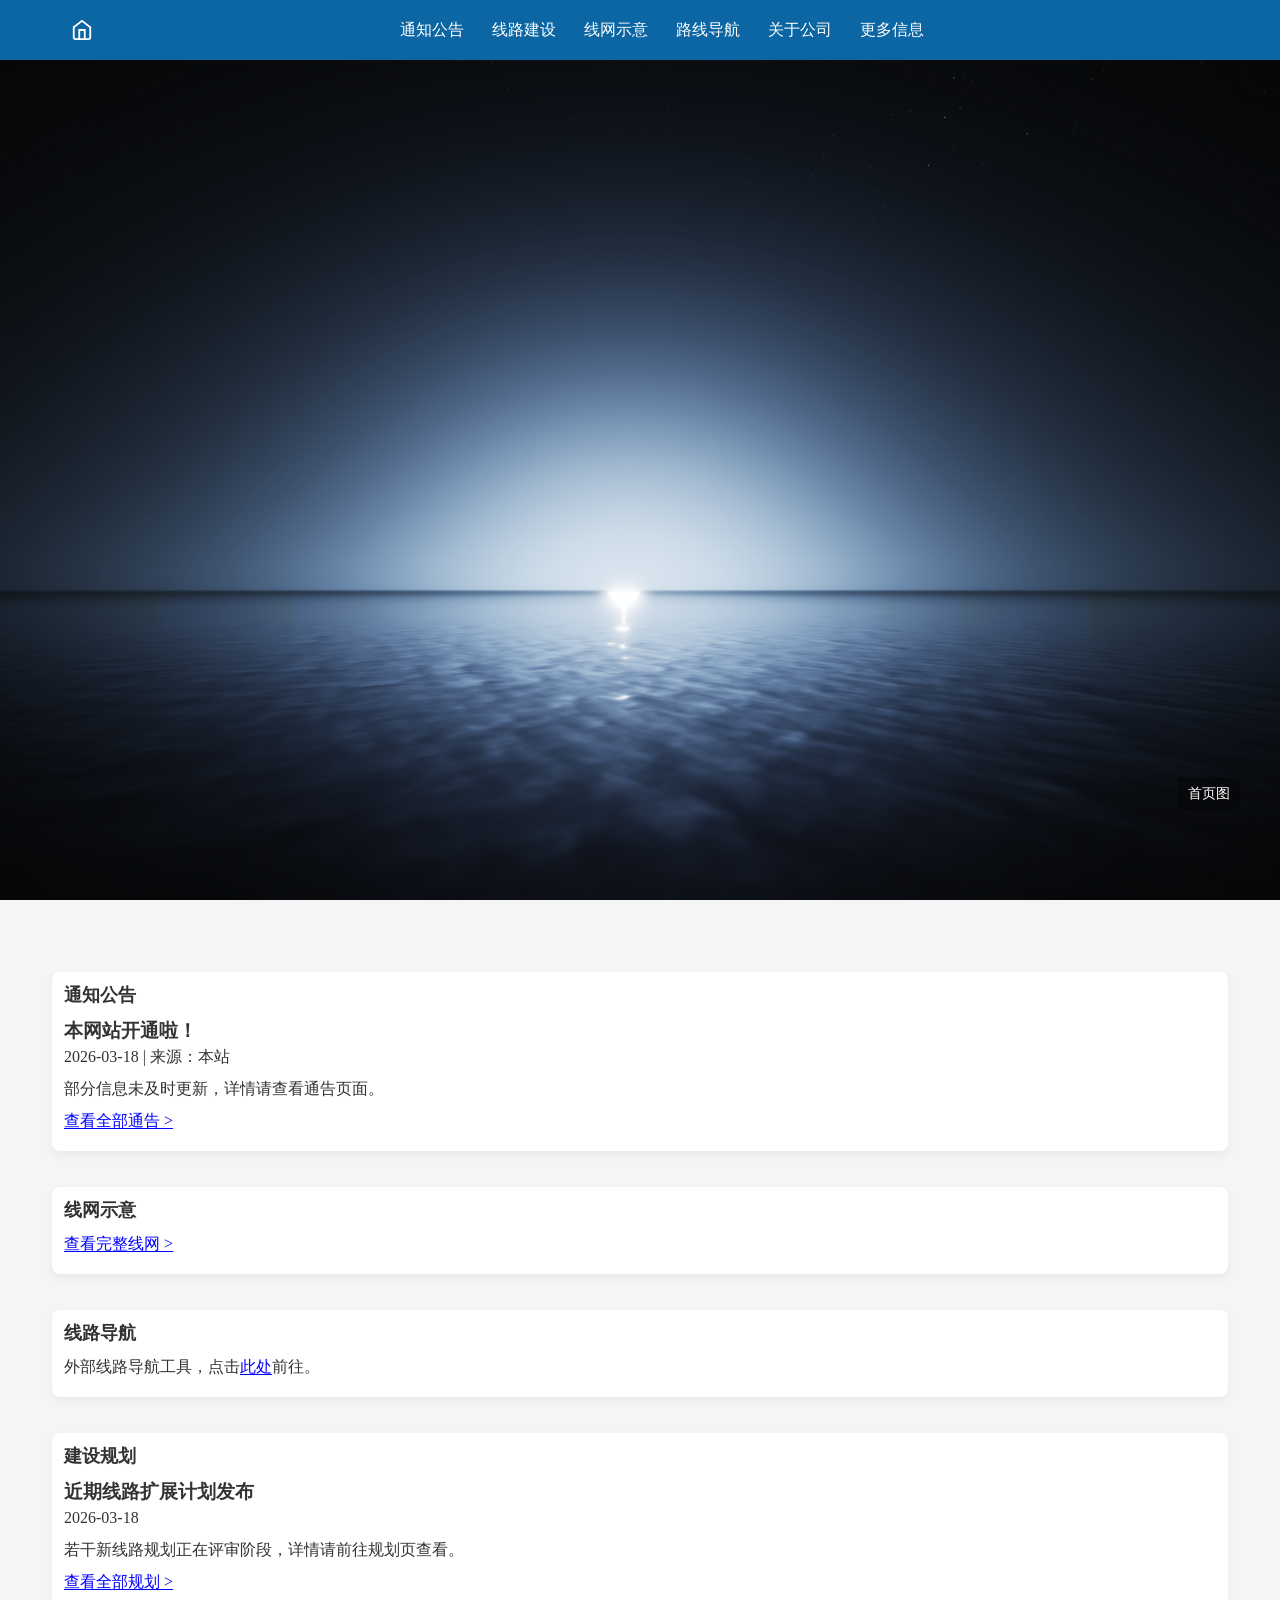
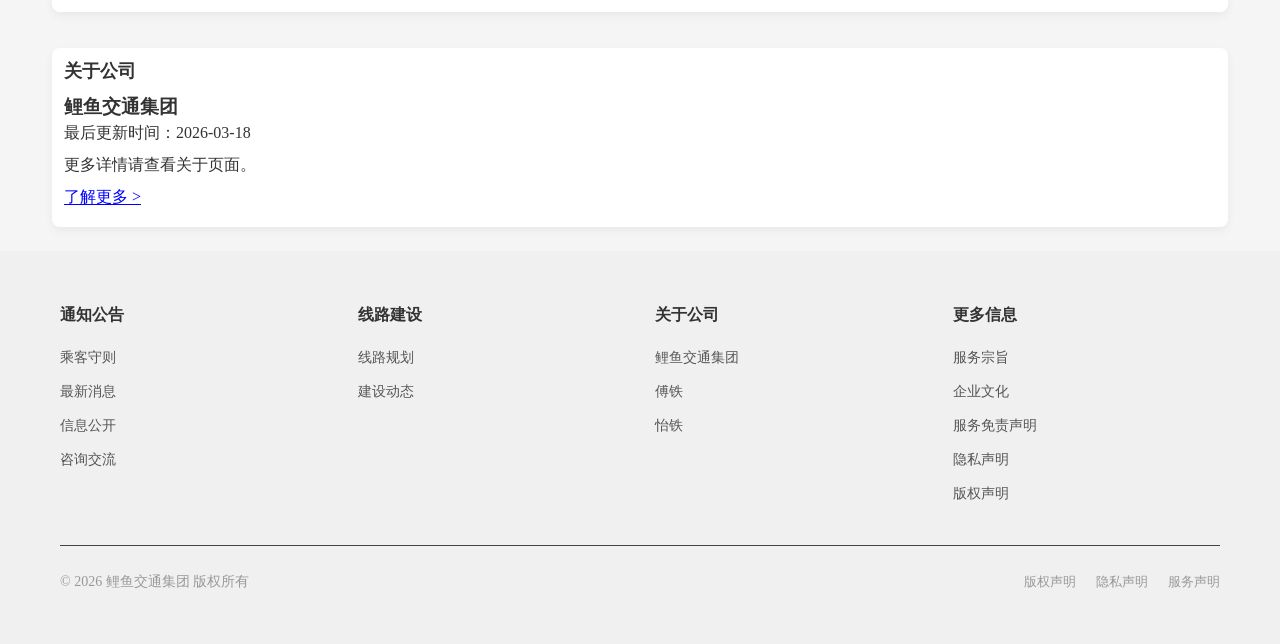
==== commit 512194e6: "Add files via upload 优化了注释，修复了已知问题" ====
--- a/index.html
+++ b/index.html
@@ -1,23 +1,22 @@
 <!DOCTYPE html>
 <html lang="zh-CN">
 <head>
-    <!--基础元数据-->
     <meta charset="UTF-8">
     <meta http-equiv="X-UA-Compatible" content="IE=edge">
     <meta name="viewport" content="width=device-width, initial-scale=1.0">
-    <!-- 页面标题-->
-    <title>服务器轨道交通一览</title>
-    <!-- 引入外部样式文件，统一管理页面样式 -->
+<!--页面标题-->
+    <title>鲤鱼交通集团</title>
+<!--引入外部样式文件，统一管理页面样式-->
     <link rel="stylesheet" href="css/style.css">
-    <!-- 预留扩展位：可引入图标库、额外CSS文件 -->
+<!--预留扩展位：可引入额外CSS文件-->
 </head>
 <body>
-    <!-- 页面头部：主导航、顶部功能区，层级最高 -->
+<!-- 页面头部：主导航、顶部功能-->
     <header class="site-header">
-        <div class="header-container"><!-- 左侧：首页快捷入口-->
-
-            <div class="logo-area"><!-- 首页图标 -->
-
+        <div class="header-container">
+<!-- 左侧：首页快捷入口-->
+            <div class="logo-area">
+<!-- 首页图标 -->
                 <a href="index.html" class="home-icon">
                     <svg width="20" viewBox="0 0 24 24" height="20"  fill="none" stroke="white" stroke-width="2">
                         <path d="M3 9l9-7 9 7v11a2 2 0 0 1-2 2H5a2 2 0 0 1-2-2z"></path>
@@ -25,33 +24,25 @@
                     </svg>
                 </a>
             </div>
-
-            <!-- 汉堡菜单切换按钮-->
-            <button class="nav-toggle" aria-label="菜单">☰</button>
-
-            <!-- 主导航菜单 -->
-            <nav class="main-nav">
-                <ul class="nav-list">
-                    <li class="nav-item"><a href="notices.html" class="nav-link">通知公告</a></li>
-                    <li class="nav-item"><a href="lineplan.html" class="nav-link">线路建设</a></li>
-                    <li class="nav-item"><a href="linemap.html" class="nav-link">线网示意</a></li>
-                    <li class="nav-item"><a href="https://mtr-query.mcbar.cc" target="_blank" class="nav-link">路线导航</a></li>
-                    <li class="nav-item"><a href="aboutcompany.html" class="nav-link">关于公司</a></li>
-                    <li class="nav-item"><a href="moreinfo.html" class="nav-link">更多信息</a></li>
-                </ul>
-            </nav>
-
-            <!-- 顶部右侧-->
-            
-
-        
-    </div>
+<!--汉堡菜单切换按钮-->
+    <button class="nav-toggle" aria-label="菜单">☰</button>
+<!--导航菜单-->
+        <nav class="main-nav">
+            <ul class="nav-list">
+                <li class="nav-item"><a href="notices.html" class="nav-link">通知公告</a></li>
+                <li class="nav-item"><a href="lineplan.html" class="nav-link">线路建设</a></li>
+                <li class="nav-item"><a href="linemap.html" class="nav-link">线网示意</a></li>
+                <li class="nav-item"><a href="https://mtr-query.mcbar.cc" target="_blank" class="nav-link">路线导航</a></li>
+                <li class="nav-item"><a href="aboutcompany.html" class="nav-link">关于公司</a></li>
+                <li class="nav-item"><a href="moreinfo.html" class="nav-link">更多信息</a></li>
+            </ul>
+        </nav>
+<!-- 顶部右侧-->
+        </div>
     </header>
-
-    <!-- 主视觉横幅区：已移入 snap 容器的第一屏，使用 <img> 展示静态封面 -->
-
-    <!-- 为实现“向下滑动到第二页”的体验，使用 scroll-snap 容器包裹 hero 与下方内容 -->
+<!-- 主视觉横幅区-->
     <main id="snap-container">
+<!-- 第一页 -->
         <section id="first-screen" class="snap-page">
             <div class="hero-banner" id="section-banner">
                 <img src="images/abcd.png" alt="站点横幅" class="banner-img">
@@ -61,10 +52,11 @@
                     </div>
                 </div>
             </div>
+            <!-- 预留底部功能区 -->
         </section>
-
+<!-- 第二页 -->
         <section id="second-screen" class="snap-page">
-            <!-- 原始六个区块：按导航顺序排列 -->
+<!--原始六个区块-->
             <main>
                 <section id="section-notices" class="page-section">
                     <div class="content-extend">
@@ -128,20 +120,17 @@
                         </div>
                     </div>
                 </section>
+
             </main>
         </section>
     </main>
+<!-- 预留扩展区：可添加内容 -->
+    <!--<section class="content-extend"></section>-->
 
-    <!-- 预留扩展区：可添加内容 -->
-    <!--<section class="content-extend"></section>
-
-    
-    <!-- 页脚区 -->
-
-<!-- 网站页脚：包含辅助导航链接、版权信息、合规声明、联系方式等全站底部信息，是全站辅助导航的核心区域 -->
+<!--网站页脚：全站底部信息-->
     <footer class="main-footer">
         <div class="container" style="max-width:1200px; margin:0 auto; padding:20px;">
-            <!-- 页脚导航链接区域：分多列展示不同板块的辅助链接，与官网结构保持一致 -->
+<!--页脚导航链接区域-->
             <div class="footer-nav-grid">
                 <div class="footer-nav-column">
                     <h4>通知公告</h4>
@@ -178,9 +167,9 @@
                     </ul>
                 </div>
             </div>
-            <!-- 页脚分隔线 -->
+<!-- 页脚分隔线 -->
             <div class="footer-divider"></div>
-            <!-- 版权与合规信息区域：包含版权声明、合规链接 -->
+<!--版权与合规信息区域-->
             <div class="footer-copyright">
                 <p>© 2026 鲤鱼交通集团 版权所有</p>
                 <div class="copyright-links">
@@ -191,9 +180,8 @@
             </div>
         </div>
     </footer>
-
-    <!-- 引入外部交互脚本，统一管理逻辑 -->
+<!-- 引入外部交互脚本，统一管理逻辑 -->
     <script src="js/main.js"></script>
-    <!-- 预留扩展位：可引入统计脚本、地图插件、额外JS文件 -->
+<!-- 预留扩展位：可引入统计脚本、地图插件、额外JS文件 -->
 </body>
-</html>
+</html>
--- a/css/style.css
+++ b/css/style.css
@@ -1,271 +1,43 @@
-/* ==========================================
-   全局样式重置与主题变量
-   作用：统一浏览器默认样式，定义全局主题，一键修改配色/尺寸
-   ========================================== */
-/*
-    style.css - 组织/清理版
-    说明：已合并重复的 reset、合并 modal、移除未在 HTML/JS 中引用的旧汉堡样式（.site-hamburger/.site-nav-menu），
-    并统一 hero 横幅规则。保留移动端使用的 .nav-toggle/.mobile-nav-panel/.mobile-nav-overlay。
-    修改日期：2026-03-19
-*/
-
-/* 全局重置 */
+/*style.css修改日期：2026-03-19*/
+/*全局样式重置与主题变量，作用：统一浏览器默认样式，定义全局主题，一键修改配色/尺寸*/
 * {
-        margin: 0;
-        padding: 0;
-        box-sizing: border-box;
+    margin: 0;
+    padding: 0;
+    box-sizing: border-box;
 }
 
 body {
     background-color: #f5f5f5;
-    /* 保持原有 overflow-x 设置，避免横向滚动 */
-}
-
-.site-header {
-    background-color: #2c3e50; /* 覆盖原样式的背景色 */
-    color: white;
-    width: 100%;
-    box-shadow: 0 2px 4px rgba(0,0,0,0.1);
-}
-
-.header-container {
-    display: flex;
-    justify-content: space-between;
-    align-items: center;
-    padding: 0 20px;
-    height: 100%; /* 使用变量高度 */
-}
-
-.logo-area .home-icon {
-    display: inline-block;
-    color: white;
-    text-decoration: none;
-}
-
-.main-nav .nav-list {
-    display: flex;
-    list-style: none;
-    gap: 24px;
-}
-
-.nav-item .nav-link {
-    color: white;
-    text-decoration: none;
-    font-size: 14px;
-    transition: color 0.3s;
-}
-
-.nav-item .nav-link:hover {
-    color: #3498db;
-}
-
-.header-right .lang-link {
-    color: white;
-    text-decoration: none;
-    font-size: 14px;
-}
-
-/* 下拉选项栏样式  */
-.dropdown-bar {
-    background-color: #2c3e50;
-    height: 36px; /* 稍微变窄，避免遮挡下方内容 */
-    display: flex;
-    align-items: center;
-    justify-content: center;
-}
-
-.dropdown-container {
-    display: flex;
-    align-items: center;
-    gap: 12px;
-    width: 360px; /* 缩窄下拉栏占用宽度 */
-    max-width: 90%;
-    background-color: rgba(255, 255, 255, 0.95);
-    padding: 6px 8px;
-    border-radius: 6px;
-}
-
-.map-select {
-    padding: 6px 10px;
-    border-radius: 4px;
-    border: 1px solid #ddd;
-    font-size: 14px;
-    min-width: 160px;
-    outline: none;
-    background-color: white;
-}
-
-.info-btn {
-    width: 32px;
-    height: 32px;
-    border-radius: 50%;
-    border: none;
-    background-color: #3498db;
-    color: white;
-    font-size: 16px;
-    cursor: pointer;
-    transition: background-color 0.3s;
-}
-
-.info-btn:hover {
-    background-color: #2980b9;
-}
-
-/* 地图容器样式 */
-.map-container {
-    position: relative;
-    width: 100vw;
-    /* 减少对额外变量的依赖，确保在不同页面中图片可见 */
-    height: calc(100vh - var(--header-height) - 40px);
-    overflow: hidden;
-    background-color: #eaeaea;
-}
-
-.subway-map {
-    position: absolute;
-    top: 50%;
-    left: 50%;
-    transform: translate(-50%, -50%);
-    cursor: grab;
-    transition: transform 0.1s ease;
-    max-width: 100%;
-    max-height: 100%;
-}
-
-.subway-map:active {
-    cursor: grabbing;
-}
-
-/* 控制按钮样式 */
-.control-buttons {
-    position: absolute;
-    bottom: 20px;
-    right: 20px;
-    display: flex;
-    flex-direction: column;
-    gap: 8px;
-}
-
-.control-btn {
-    width: 48px;
-    height: 48px;
-    border-radius: 4px;
-    border: none;
-    background-color: rgba(44, 62, 80, 0.8);
-    color: white;
-    cursor: pointer;
-    transition: background-color 0.3s;
-}
-
-.control-btn:hover {
-    background-color: rgba(44, 62, 80, 1);
-}
-
-/* 信息弹窗样式 */
-.info-modal {
-    /* 信息弹窗：单一、合并后的定义，页面中通过添加 .show 控制显示 */
-    position: fixed;
-    top: 0;
-    left: 0;
-    width: 100vw;
-    height: 100vh;
-    background-color: rgba(0, 0, 0, 0.5);
-    display: none;
-    justify-content: center;
-    align-items: center;
-    z-index: 9999;
-    padding: 20px;
-    box-sizing: border-box;
-}
-
-.modal-content {
-    background-color: white;
-    padding: 20px;
-    border-radius: 8px;
-    width: 100%;
-    max-width: 720px; /* 调整为更适合显示较多文字的宽度 */
-    position: relative;
-}
-
-.close-btn {
-    position: absolute;
-    top: 12px;
-    right: 12px;
-    background: none;
-    border: none;
-    font-size: 24px;
-    cursor: pointer;
-    color: #666;
-}
-
-.modal-body {
-    padding: 12px 20px 20px 20px;
-    background-color: white;
-    border-radius: 0 0 8px 8px;
-    margin-top: 8px;
-    width: 100%;
-    max-width: 720px; /* 与 modal-content 保持一致 */
-}
-
-.modal-footer {
-    padding: 16px 20px;
-    background-color: #f5f5f5;
-    border-radius: 0 0 8px 8px;
-    font-size: 14px;
-}
-
-.modal-footer a {
-    color: #3498db;
-    text-decoration: none;
-}
-
-.modal-footer a:hover {
-    text-decoration: underline;
-}
-
-/* 当弹窗显示时确保内容垂直堆叠并居中 */
-.info-modal.show {
-    display: flex;
-    flex-direction: column;
-    align-items: center;
-}
-
-.info-modal .modal-footer {
-    max-width: 720px;
-    width: 100%;
-}
-
-/* 根变量：全局主题配置，修改此处可一键更换主题 */
+/* 保持原有 overflow-x 设置，避免横向滚动 */
+}
+
+/*根变量：全局主题配置，修改此处可一键更换主题*/
 :root {
-    /* 上海地铁品牌主色：红色 */
+/*红色 */
     --primary-color: #e60012;
-    /* 功能区背景主色：深蓝色 */
+/*功能区背景主色：深蓝色 */
     --secondary-color: #003366;
-    /* 辅助色：白色（文字/图标） */
+/*辅助色白色文字/图标*/
     --white-color: #ffffff;
-    /* 正文默认色：深灰色 */
+/*正文默认色：深灰色*/
     --text-color: #333333;
-    /* 导航hover高亮色 */
+/*导航hover高亮色*/
     --nav-hover-color: #ffcc00;
-    /* 全局字体：跨平台无衬线字体 */
-    --font-family: "Microsoft YaHei", "PingFang SC", sans-serif;
-    /* 头部固定高度，方便布局计算 */
+/*全局字体：跨平台无衬线字体*/
+    --font-family: "Times New Roman", "Arial", sans-serif;
+/*头部固定高度，方便布局计算*/
     --header-height: 60px;
-    /* 功能区固定高度 */
+/*功能区固定高度*/
     --function-height: 120px;
-    /* 预留扩展变量：深色模式配色、圆角、动画时长等 */
-}
-
-html, body {
-    height: 100%;
-}
-
-/* 确保页面内锚点跳转时不会被固定头部遮挡 */
-[id] {
-    scroll-margin-top: calc(var(--header-height) + 12px);
-}
-
-/* 全局平滑滚动（页面内锚点/脚本滚动优先） */
+/*预留扩展变量：深色模式配色、圆角、动画时长等*/
+}
+
+html, body {height: 100%;}
+
+/* 确保页面内锚点跳转时不会被固定头部遮挡*/
+[id] {scroll-margin-top: calc(var(--header-height) + 12px);}
+
+/*全局平滑滚动（页面内锚点/脚本滚动优先）*/
 html { scroll-behavior: smooth; }
 
 body {
@@ -276,30 +48,30 @@
     color: var(--text-color);
     line-height: 1.5;
     overflow-x: hidden;
-    /* 新增：避免内容被固定头部遮挡 */
+    /*避免内容被固定头部遮挡*/
     padding-top: var(--header-height);
 }
 
-/* 清除列表默认样式 */
+/*清除列表默认样式*/
 ul, li {
     list-style: none;
 }
 
-/* 统一链接样式 */
+/*统一链接样式*/
 a {
     text-decoration: none;
     color: inherit;
     transition: color 0.3s ease;
 }
 
-/* 图片自适应，避免溢出 */
+/*图片自适应，避免溢出*/
 img {
     max-width: 100%;
     height: auto;
     display: block;
 }
 
-/* 清除按钮默认样式 */
+/*清除按钮默认样式*/
 button {
     border: none;
     background: none;
@@ -308,23 +80,20 @@
     transition: all 0.3s ease;
 }
 
-/* 使页面主体（main）在可用空间中伸展，保证页脚位于视口底部 */
+/*使页面main在可用空间中伸展，保证页脚位于视口底部 */
 main {
     flex: 1 0 auto;
     display: block;
 }
 
-/* 清除输入框默认样式 */
+/*清除输入框默认样式*/
 input {
     font-family: inherit;
     outline: none;
     border: none;
 }
 
-/* ==========================================
-   头部导航样式
-   作用：固定在页面顶部，层级最高，保证在banner上方显示
-   ========================================== */
+/* 头部导航样式作用：固定在页面顶部，层级最高，保证在banner上方显示*/
 .site-header {
     width: 100%;
     height: var(--header-height);
@@ -351,7 +120,7 @@
     position: relative; /* 允许内部绝对定位汉堡按钮 */
 }
 
-/* 左侧logo区域 */
+/*左侧logo区域*/
 .logo-area {
     display: flex;
     align-items: center;
@@ -365,11 +134,11 @@
     width: 44px;
     height: 44px;
     border-radius: 6px;
-    line-height: 0; /* 避 svg 垂直偏移 */
+    line-height: 0; /*避 svg垂直偏移*/
 }
 
 .home-icon svg {
-    display: block; /* 修复响应时 svg 偏离 */
+    display: block; /*修复响应时 svg 偏离*/
     width: 22px;
     height: 22px;
 }
@@ -379,7 +148,7 @@
 }
 
 
-/* 主导航菜单 */
+/*主导航菜单*/
 .main-nav {
     flex: 1;
     display: flex;
@@ -390,7 +159,7 @@
     display: flex;
     align-items: center;
     gap: 28px;
-    /* 允许主导航在宽度不足时换行到多行 */
+/*允许主导航在宽度不足时换行到多行*/
     flex-wrap: nowrap; /* 默认不换行，媒体查询中修改为 wrap */
 }
 
@@ -400,16 +169,14 @@
     position: relative;
 }
 
-/* 导航交互样式（hover/active/underline） */
+/*导航交互样式（hover/active/underline）*/
 .nav-link.active { background: #ff8a00; color: #fff; }
 .nav-link::after{ content: ''; position: absolute; bottom:0; left:0; width:0; height:2px; background:var(--nav-hover-color); transition: width 0.3s ease; }
 .nav-link:hover{ color: var(--nav-hover-color); }
 .nav-link:hover::after{ width:100%; }
 
-/* ==========================
-   移动端导航（当前项目使用 .nav-toggle + .mobile-nav-panel）
-   说明：在窄屏时隐藏主导航，显示右侧汉堡按钮（使用 .nav-toggle），点击展开右侧滑出菜单
-   ========================== */
+/* 移动端导航（当前项目使用 .nav-toggle + .mobile-nav-panel）
+ 说明：在窄屏时隐藏主导航，显示右侧汉堡按钮（使用 .nav-toggle），点击展开右侧滑出菜单*/
 
 .nav-toggle{ display: none; background:none; color:var(--white-color); font-size:22px; line-height:1; width:44px; height:44px; border-radius:6px; }
 
@@ -431,16 +198,11 @@
 @media (max-width:420px){ .mobile-nav-panel{ width:86vw; } }
 
 
-/* 注意：旧版 .site-hamburger / .site-nav-menu 规则已移除，因为当前模板使用 .nav-toggle + .mobile-nav-panel 组合实现移动端导航。
-    如需恢复旧方案，可参考项目历史记录。 */
-
-/* ==========================================
-   主视觉横幅区样式
-   作用：全屏大图展示，适配不同屏幕尺寸
-   ========================================== */
+/*注意：当前模板使用 .nav-toggle + .mobile-nav-panel 组合实现移动端导航*/
+/*主视觉横幅区样式作用：全屏大图展示，适配不同屏幕尺寸*/
 .hero-banner {
     width: 100%;
-    /* 占据整个视口高度，减去固定头部高度，确保大图“覆盖一个屏幕” */
+/*占据整个视口高度，减去固定头部高度，确保大图“覆盖一个屏幕” */
     height: calc(100vh - var(--header-height));
     position: relative;
     overflow: hidden;
@@ -460,11 +222,11 @@
     max-height: 100%;
     width: auto;
     height: auto;
-    object-fit: contain; /* 保证整张图完整可见 */
+    object-fit: contain; /*保证整张图完整可见*/
     display: block;
 }
 
-/* 站点标注：右下角定位 */
+/*站点标注：右下角定位*/
 .banner-label {
     position: absolute;
     right: 40px;
@@ -476,10 +238,7 @@
     border-radius: 4px;
 }
 
-/* ==========================================
-   核心功能区样式
-   作用：覆盖在banner底部，仅保留快捷功能按钮组
-   ========================================== */
+/*核心功能区样式作用：覆盖在banner底部，仅保留快捷功能按钮组*/
 .function-wrapper {
     width: 100%;
     height: var(--function-height);
@@ -496,7 +255,7 @@
     z-index: 99;
 }
 
-/* 快捷功能按钮组（全屏居中） */
+/*快捷功能按钮组（全屏居中）*/
 .shortcut-functions {
     width: 100%;
     display: flex;
@@ -538,10 +297,7 @@
     white-space: nowrap;
 }
 
-/* ==========================================
-   右侧悬浮按钮样式
-   作用：固定在页面右侧，垂直居中，层级最高
-   ========================================== */
+/*右侧悬浮按钮样式作用：固定在页面右侧，垂直居中，层级最高*/
 .float-buttons {
     position: fixed;
     right: 20px;
@@ -571,7 +327,7 @@
     transform: scale(1.05);
 }
 
-/* 汉堡菜单按钮（移动端） */
+/*汉堡菜单按钮（移动端）*/
 .nav-toggle {
     display: none;
     background: none;
@@ -582,7 +338,7 @@
     cursor: pointer;
 }
 
-/* 当导航打开时的样式 */
+/*当导航打开时的样式*/
 .nav-list.open {
     display: flex;
     flex-direction: column;
@@ -596,7 +352,7 @@
     z-index: 999;
 }
 
-/* 小屏时调整页脚为单列堆叠并增加内边距 */
+/*小屏时调整页脚为单列堆叠并增加内边距*/
 @media (max-width: 768px) {
     .nav-toggle { display: inline-block; }
     .main-nav { display: block; }
@@ -611,29 +367,26 @@
     .container[style] { padding-left: 16px; padding-right: 16px; }
 }
 
-/* ==========================================
-   预留扩展区域样式
-   作用：为后续新增内容模块提供基础样式
-   ========================================== */
+/* 预留扩展区域样式作用：为后续新增内容模块提供基础样式*/
 .content-extend {
     width: 100%;
     max-width: 1200px;
     margin: 0 auto;
-    padding: 12px 12px; /* 进一步减少外层间距 */
-}
-
-/* 卡片化每个分区 */
+    padding: 12px 12px; /*进一步减少外层间距*/
+}
+
+/*卡片化每个分区*/
 .section-card {
     background: #fff;
     border-radius: 8px;
     padding: 10px 12px;
     box-shadow: 0 4px 10px rgba(0,0,0,0.05);
-    margin-bottom: 6px; /* 小间隙，卡片不相连 */
-}
-
-/* 减少 section 之间间距 */
+    margin-bottom: 6px; /*小间隙，卡片不相连*/
+}
+
+/*减少 section 之间间距*/
 .page-section {
-    margin-bottom: 6px; /* 更紧凑 */
+    margin-bottom: 6px; /*更紧凑*/
 }
 
 .banner-img { display: block; }
@@ -644,16 +397,9 @@
 
 /* Hero 横幅：统一规则，优先保证图片完整可见（object-fit: contain）并占据视口-头部高度 */
 /* Hero 横幅：覆盖整个视口（cover），并在 header 之下显示，保持页面其余内容不被遮挡 */
-
-/* Hero 横幅：使用背景图作为整页背景并保留顶部 3/4 空白区域
-   设计说明：
-   - 背景图由 .hero-banner 的 background-image 提供，使用 cover 保证视觉填充。
-   - 通过 .hero-inner 将可见交互区域限制在底部 25%（1/4），顶部 75% 为预留空白区。
-   - 使用 margin-top 负值补偿 body 的 padding-top（header 固定高度）。
-*/
 .hero-banner {
     width: 100%;
-    height: calc(100vh); /* 首屏高度占满视口（不包含 header，因为 body 有 padding-top） */
+    height: calc(100vh); /*首屏高度占满视口（不包含 header，因为 body 有 padding-top）*/
     margin-top: 0;
     min-height: 480px;
     position: relative;
@@ -668,10 +414,10 @@
     display: block;
 }
 
-/* Scroll snap：使首屏与次屏在竖直滚动时产生平滑对齐过渡 */
+/*Scroll snap：使首屏与次屏在竖直滚动时产生平滑对齐过渡*/
 #snap-container {
     scroll-snap-type: y mandatory;
-    scroll-behavior: smooth; /* 现代浏览器平滑滚动 */
+    scroll-behavior: smooth; /*现代浏览器平滑滚动*/
 }
 
 .snap-page {
@@ -679,14 +425,14 @@
     min-height: calc(100vh - var(--header-height));
 }
 
-/* 微交互：为从第一屏滑动到第二屏添加淡入过渡 */
+/*微交互：为从第一屏滑动到第二屏添加淡入过渡*/
 #second-screen { animation: fadeInUp 420ms ease both; }
 @keyframes fadeInUp {
     from { opacity: 0; transform: translateY(18px); }
     to { opacity: 1; transform: translateY(0); }
 }
 
-/* hero-inner 固定在底部 25% 区域，用于放置标注/按钮/CTA 等 */
+/*hero-inner 固定在底部25%区域，用于放置标注/按钮/CTA等*/
 .hero-inner {
     position: absolute;
     left: 0;
@@ -700,23 +446,18 @@
     padding: 0 20px 20px 20px;
     z-index: 2;
 }
-
 /* 可选遮罩与标注 */
 .hero-banner .banner-overlay { position: absolute; inset:0; background: rgba(0,0,0,0.0); z-index:1; }
 .hero-banner .banner-label { color:#fff; background: rgba(0,0,0,0.35); padding:6px 10px; border-radius:4px; }
 
-/* 轮播功能已移除：原有 .carousel-slides/.slide 规则已删除 */
-/* 导航自适应：中等宽度行为已恢复为不换行，窄屏隐藏主导航仅显示汉堡按钮 */
-/* 保持导航不换行（默认行为，窄屏通过其他 media query 隐藏主导航） */
+/*导航自适应：中等宽度行为已恢复为不换行，窄屏隐藏主导航仅显示汉堡按钮*/
+/*保持导航不换行（默认行为，窄屏通过其他 media query 隐藏主导航）*/
 @media (max-width: 900px) {
     .main-nav { display: none; }
     .nav-toggle { display: inline-flex; }
 }
 
-/* ==========================================
-   页脚样式
-   作用：展示版权、备案信息，预留友情链接扩展
-   ========================================== */
+/*页脚样式作用：展示版权、备案信息，预留友情链接扩展*/
 .main-footer {
     width: 100%;
     background-color: #f0f0f0; /* 灰色背景 */
@@ -724,7 +465,7 @@
     padding: 32px 0;
 }
 
-/* 页脚导航网格布局：4列等宽 */
+/*页脚导航网格布局：4列等宽*/
 .footer-nav-grid {
     display: grid;
     grid-template-columns: repeat(4, 1fr);
@@ -732,7 +473,7 @@
     margin-bottom: 40px;
 }
 
-/* 单个导航列标题样式 */
+/*单个导航列标题样式*/
 .footer-nav-column h4 {
     font-size: 16px;
     font-weight: 600;
@@ -740,7 +481,7 @@
     color: var(--mtr-text-white);
 }
 
-/* 导航链接列表样式 */
+/*导航链接列表样式*/
 .footer-nav-column ul {
     display: flex;
     flex-direction: column;
@@ -753,16 +494,16 @@
     transition: color 0.2s ease;
 }
 
-/* 全站：页脚链接颜色统一为深灰，便于阅读（可全局覆盖） */
+/*全站：页脚链接颜色统一为深灰，便于阅读（可全局覆盖）*/
 .main-footer .footer-nav-column ul li a { color: #555; }
 
-/* 链接hover效果：变白，显示下划线 */
+/*链接hover效果：变白，显示下划线*/
 .footer-nav-column ul li a:hover {
     color: var(--mtr-text-white);
     text-decoration: underline;
 }
 
-/* 页脚分隔线 */
+/*页脚分隔线*/
 .footer-divider {
     width: 100%;
     height: 1px;
@@ -770,7 +511,7 @@
     margin-bottom: 25px;
 }
 
-/* 版权信息区域样式 */
+/*版权信息区域样式*/
 .footer-copyright {
     display: flex;
     justify-content: space-between;
@@ -784,7 +525,7 @@
     color: #999999;
 }
 
-/* 版权链接样式 */
+/*版权链接样式*/
 .copyright-links {
     display: flex;
     gap: 20px;
@@ -801,36 +542,26 @@
     text-decoration: underline;
 }
 
-/* ========================================
-   响应式适配样式
-   作用：针对不同屏幕尺寸调整布局，保证移动端、平板端的浏览体验，适配主流设备尺寸
-   ======================================== */
-/* 旧的 .site-hamburger/.site-nav-menu 已在本次重构中移除（见顶部说明） */
-
-/* 响应式（手机）调优：版权区堆叠 */
+/*响应式适配样式作用：针对不同屏幕尺寸调整布局，保证移动端、平板端的浏览体验，适配主流设备尺寸*/
+/* 响应式（手机）调优：版权区堆叠*/
 @media (max-width: 768px) {
     .footer-copyright { flex-direction: column; align-items: flex-start; }
     .copyright-links { flex-wrap: wrap; }
 }
-
-/* 小屏手机适配：屏幕宽度小于480px时生效 */
+/*小屏手机适配：屏幕宽度小于480px时生效*/
 @media (max-width: 480px) {
-    /* 页脚导航：2列改1列 */
+/*页脚导航：2列改1列*/
     .footer-nav-grid {
         grid-template-columns: 1fr;
     }
-    /* 顶部快捷链接：只保留联系我们 */
+/*顶部快捷链接*/
     .top-quick-links a:nth-child(n+2) {
         display: none;
     }
 }
-
-/* ==========================================
-   新闻/通告/建设规划 列表页面样式
-   作用：顶部导航不变，列表从上到下排列，使用浅色细分割线，页脚右上方显示分页
-   ========================================== */
+/*新闻/通告/建设规划 列表页面样式作用：顶部导航不变，列表从上到下排列，使用浅色细分割线，页脚右上方显示分页*/
 .news-page {
-    padding: 20px 0 60px; /* 顶部由固定头部覆盖，无需额外 margin-top */
+    padding: 20px 0 60px; /*顶部由固定头部覆盖，无需额外 margin-top*/
 }
 .page-container {
     width: 100%;
@@ -874,7 +605,7 @@
 .pagination {
     margin-top: 18px;
     display: flex;
-    justify-content: flex-end; /* 右侧对齐 */
+    justify-content: flex-end; /*右侧对齐*/
 }
 .pagination-right {
     background: transparent;
@@ -883,7 +614,7 @@
     padding: 6px 8px;
 }
 
-/* 在页脚右侧上方显示分页小组件（针对页面底部） */
+/*在页脚右侧上方显示分页小组件（针对页面底部）*/
 .site-footer + .pagination {
     position: relative;
 }
@@ -894,18 +625,15 @@
 }
 
 
-/* =========================================
-   线网示意页面 - 下拉选项栏样式
-   作用：和导航栏同高同色，包含下拉框+信息按钮
-= */
+/*线网示意页面-下拉选项栏样式作用：和导航栏同高同色，包含下拉框+信息按钮*/
 .dropdown-bar {
     width: 100%;
-    height: var(--header-height); /* 和导航栏同高 */
-    background: rgba(0, 0, 0, 0.2); /* 和导航栏同色 */
+    height: var(--header-height); /*和导航栏同高*/
+    background: rgba(0, 0, 0, 0.2); /*和导航栏同色*/
     position: fixed;
-    top: var(--header-height); /* 位于导航栏下方 */
+    top: var(--header-height); /*位于导航栏下方*/
     left: 0;
-    z-index: 998; /* 低于导航栏，高于图片区 */
+    z-index: 998; /*低于导航栏，高于图片区*/
 }
 
 .dropdown-container {
@@ -916,12 +644,12 @@
     padding: 0 40px;
     display: flex;
     align-items: center;
-    justify-content: space-between; /* 下拉框左，i按钮右 */
-}
-
-/* 下拉选项框：支持7汉字+20字母显示 */
+    justify-content: space-between; /*下拉框左，i按钮右*/
+}
+
+/*下拉选项框：支持7汉字+20字母显示*/
 .map-select {
-    width: 300px; /* 7汉字≈70px + 20字母≈140px + 内边距≈90px */
+    width: 350px; /* 7汉字≈70px + 20字母≈140px + 内边距≈90px */
     height: 40px;
     padding: 0 15px;
     font-size: 16px;
@@ -932,7 +660,7 @@
     color: #333;
 }
 
-/* 信息按钮：i图标 */
+/*信息按钮：i图标*/
 .info-btn {
     width: 40px;
     height: 40px;
@@ -950,34 +678,32 @@
     color: white;
 }
 
-/* ==========================================
-   线网示意页面 - 图片展示区域样式
-   ========================================== */
+/*线网示意页面-图片展示区域样式*/
 .map-container {
     width: 100%;
-    height: calc(100vh - var(--header-height) * 2); /* 减去导航栏+下拉栏高度 */
+    height: calc(100vh - var(--header-height) * 2); /*减去导航栏+下拉栏高度*/
     position: fixed;
-    top: calc(var(--header-height) * 2); /* 位于下拉栏下方 */
+    top: calc(var(--header-height) * 2); /*位于下拉栏下方*/
     left: 0;
-    overflow: hidden; /* 隐藏超出区域的图片 */
+    overflow: hidden; /*隐藏超出区域的图片*/
     background: #f5f5f5;
 }
 
-/* 地铁线网图：初始居中，支持拖拽缩放 */
+/*地铁线网图：初始居中，支持拖拽缩放*/
 .subway-map {
     position: absolute;
     top: 50%;
     left: 50%;
     transform: translate(-50%, -50%);
-    cursor: grab; /* 抓手样式 */
-    transition: transform 0.05s ease; /* 拖拽平滑过渡 */
+    cursor: grab; /*抓手样式*/
+    transition: transform 0.05s ease; /*拖拽平滑过渡*/
 }
 
 .subway-map:active {
-    cursor: grabbing; /* 按住时抓手样式 */
-}
-
-/* 缩放控制按钮：右下角垂直排列 */
+    cursor: grabbing; /*按住时抓手样式*/
+}
+
+/*缩放控制按钮：右下角垂直排列*/
 .control-buttons {
     position: absolute;
     bottom: 20px;
@@ -1004,11 +730,9 @@
     transform: scale(1.05);
 }
 
-/* ==========================================
-   信息弹窗样式
-   ========================================== */
+/*信息弹窗样式*/
 .info-modal {
-    display: none; /* 默认隐藏 */
+    display: none; /*默认隐藏*/
     position: fixed;
     top: 0;
     left: 0;
@@ -1016,6 +740,14 @@
     height: 100%;
     background: rgba(0, 0, 0, 0.5);
     z-index: 9999;
+    align-items: center;
+    justify-content: center;
+}
+
+/*点击触发时显示模态框并居中内容*/
+.info-modal.show {
+    display: flex;
+    flex-direction: column;
     align-items: center;
     justify-content: center;
 }
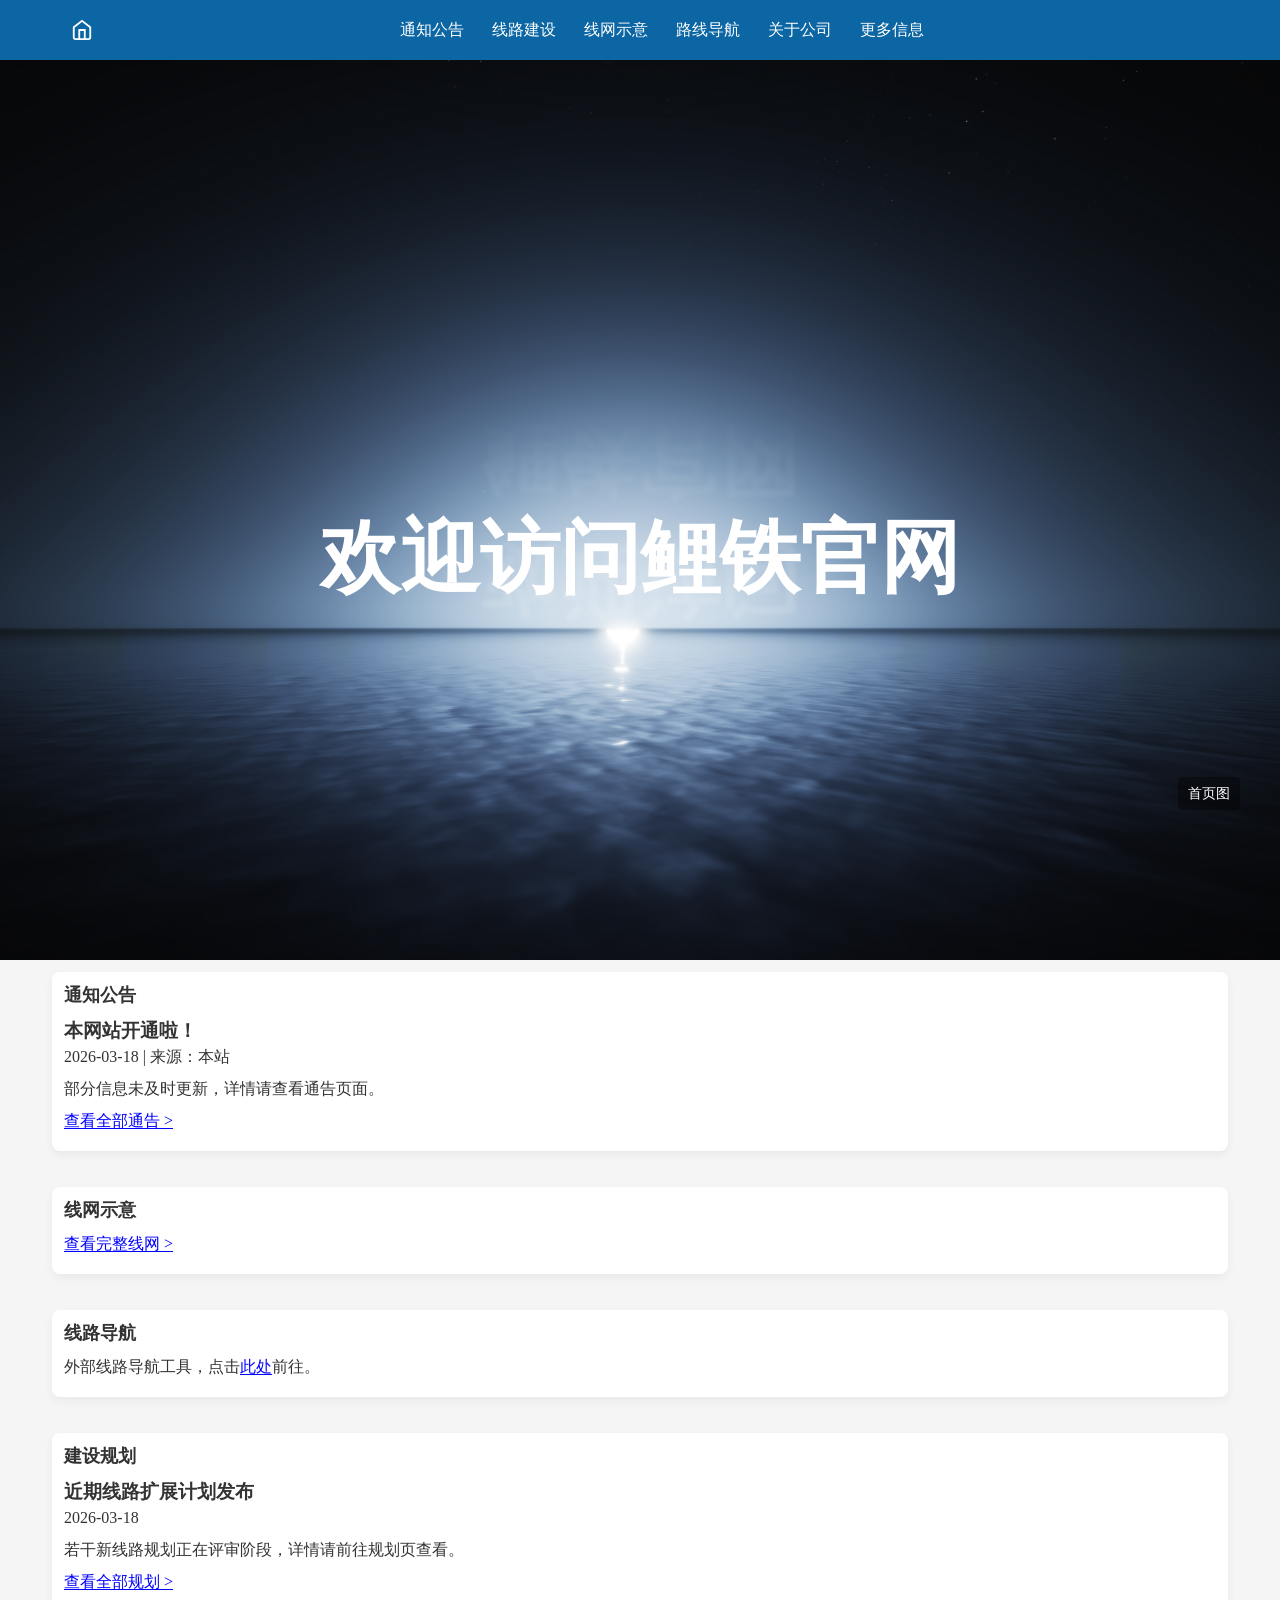
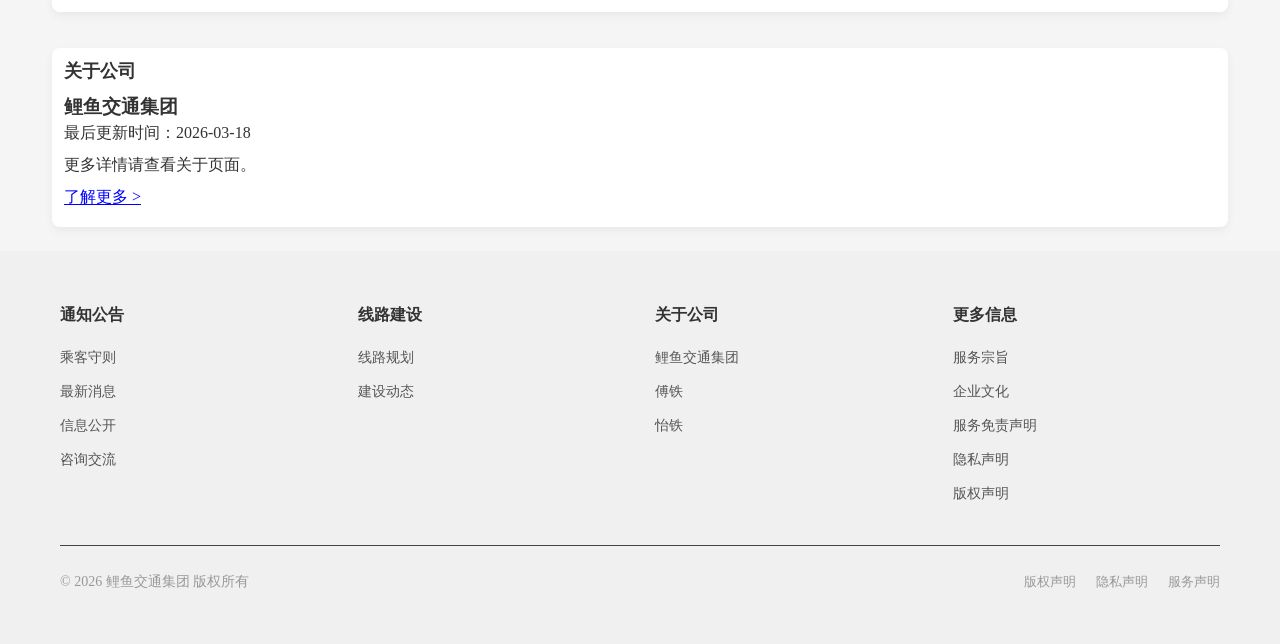
==== commit 085e66fd: "Add files via upload" ====
--- a/index.html
+++ b/index.html
@@ -32,7 +32,7 @@
                 <li class="nav-item"><a href="notices.html" class="nav-link">通知公告</a></li>
                 <li class="nav-item"><a href="lineplan.html" class="nav-link">线路建设</a></li>
                 <li class="nav-item"><a href="linemap.html" class="nav-link">线网示意</a></li>
-                <li class="nav-item"><a href="https://mtr-query.mcbar.cc" target="_blank" class="nav-link">路线导航</a></li>
+                <li class="nav-item"><a href="https://routeguide.liyv.me" target="_blank" class="nav-link">路线导航</a></li>
                 <li class="nav-item"><a href="aboutcompany.html" class="nav-link">关于公司</a></li>
                 <li class="nav-item"><a href="moreinfo.html" class="nav-link">更多信息</a></li>
             </ul>
@@ -45,12 +45,16 @@
 <!-- 第一页 -->
         <section id="first-screen" class="snap-page">
             <div class="hero-banner" id="section-banner">
-                <img src="images/abcd.png" alt="站点横幅" class="banner-img">
+                    <!-- 将首页图片改为背景图：可通过 CSS 或行内 style 修改 background-image -->
+                    <div class="banner-bg" role="img" aria-label="站点横幅" style="background-image: url('images/abcd.png');">
+                        <!-- 文字使用 data-text 属性以便生成倒影 -->
+                        <div class="hero-title" data-text="欢迎访问鲤铁官网">欢迎访问鲤铁官网</div>
                 <div class="hero-inner">
                     <div class="banner-label">
                         <span>首页图</span>
                     </div>
                 </div>
+                    </div>
             </div>
             <!-- 预留底部功能区 -->
         </section>
@@ -88,7 +92,7 @@
                     <div class="content-extend">
                         <div class="section-card">
                             <h2>线路导航</h2>
-                            <p>外部线路导航工具，点击<a href="https://mtr-query.mcbar.cc" style="color:blue;text-decoration:underline;text-underline-offset:2px">此处</a>前往。</p>
+                            <p>外部线路导航工具，点击<a href="https://routeguide.liyv.me" target="_blank" style="color:blue;text-decoration:underline;text-underline-offset:2px">此处</a>前往。</p>
                         </div>
                     </div>
                 </section>
--- a/css/style.css
+++ b/css/style.css
@@ -29,6 +29,8 @@
     --header-height: 60px;
 /*功能区固定高度*/
     --function-height: 120px;
+/*首页英雄区大字（可直接修改）*/
+    --hero-title-size: 40px;
 /*预留扩展变量：深色模式配色、圆角、动画时长等*/
 }
 
@@ -71,7 +73,6 @@
     display: block;
 }
 
-/*清除按钮默认样式*/
 button {
     border: none;
     background: none;
@@ -209,12 +210,66 @@
     z-index: 0; /* 在 header 之下 */
 }
 
+/* Banner 背景（现在使用背景图替代 img） */
 .banner-bg {
-    width: 100%;
-    height: 100%;
+    position: absolute;
+    inset: 0; /* top:0; right:0; bottom:0; left:0 */
+    background-size: cover;
+    background-position: center center;
+    background-repeat: no-repeat;
     display: flex;
     align-items: center;
     justify-content: center;
+}
+
+/* --- Hero / Banner（简洁且易维护）
+   - 背景使用 .banner-bg，图片通过 background-image 设置（cover, center）
+   - 英雄区文字由 --hero-title-size 控制，用于快速调整大小
+   - 动画：延迟 1s，从下向上浮现（600ms），使用 forwards 保持最终状态
+*/
+.banner-bg { /* 背景容器，覆盖 hero-banner 区域 */
+    position: absolute; inset: 0; background-size: cover; background-position: center; background-repeat: no-repeat;
+    display:flex; align-items:center; justify-content:center;
+}
+.hero-title {
+    color: var(--white-color);
+    /* 放大两倍：基于变量修改，直接放大显示 */
+    font-size: calc(var(--hero-title-size) * 2);
+    font-weight: 800;
+    text-align: center;
+    /* 去掉文字阴影，保持清爽 */
+    text-shadow: none;
+    position: absolute;
+    /* 放置在图片的地平线（视觉上约为中下部），根据需要调整百分比 */
+    bottom: 38%;
+    left: 50%;
+    transform: translateX(-50%) translateY(18px); /* 使用显式的 translateX/Y 便于同步伪元素 */
+    opacity: 0;
+    /* 动画：从快到慢的 ease-out 节奏，延迟 1s，时长 800ms */
+    animation: heroSlideUp 800ms cubic-bezier(.0,.6,.2,1) 1s forwards;
+    z-index: 2; /* 确保文字在倒影之上 */
+}
+@keyframes heroSlideUp { from { transform: translate(-50%, 18px); opacity:0; } 60% { transform: translate(-50%, -4px); opacity:1; } to { transform: translate(-50%, 0); opacity:1; } }
+
+/* 水面倒影效果：使用 ::after 复刻文字并垂直翻转，添加模糊和渐变遮罩 */
+.hero-title::after {
+    /* 倒影：紧贴文字底部并向下渐隐，使用变量 --reflection-gap 可微调间距 */
+    content: attr(data-text);
+    position: absolute;
+    top: calc(100% + var(--reflection-gap, 6px));
+    left: 50%;
+    transform: translateX(-50%) translateY(18px) scaleY(-1);
+    transform-origin: center top;
+    font-size: inherit;
+    font-weight: inherit;
+    line-height: inherit;
+    color: rgba(255,255,255,0.45);
+    filter: blur(2px) saturate(0.9);
+    opacity: 0.6;
+    pointer-events: none;
+    z-index: 1; /* 在文字之下 */
+    -webkit-mask-image: linear-gradient(to bottom, rgba(0,0,0,0.6), rgba(0,0,0,0));
+    mask-image: linear-gradient(to bottom, rgba(0,0,0,0.6), rgba(0,0,0,0));
 }
 
 .banner-img {
